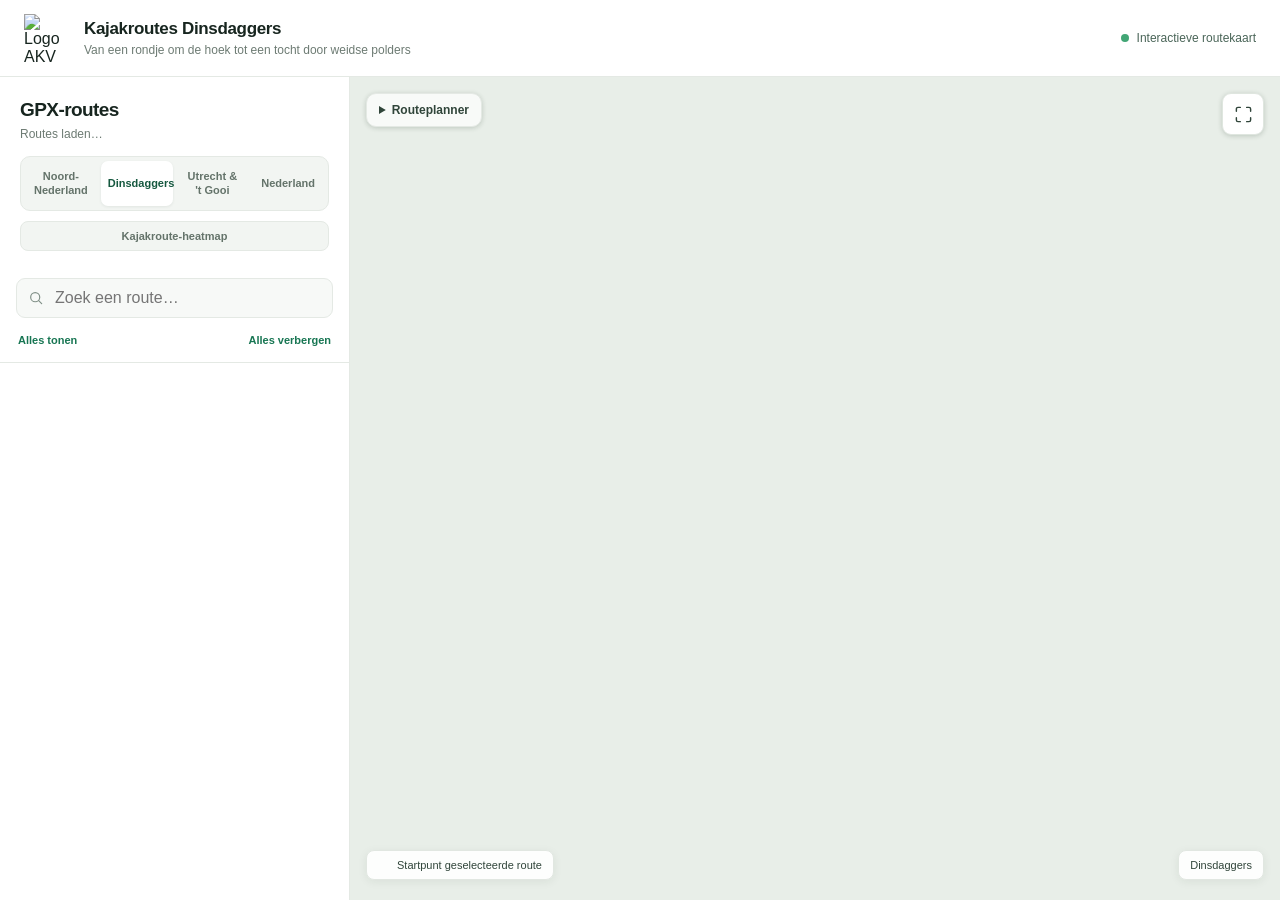
==== index.html @ db1f7a71 "Verbeter routeplanner en routegeschiedenis Co-authored-by: Copilot <223556219+Copilot@users.noreply." ====
<!doctype html>
<html lang="nl">
  <head>
    <meta charset="utf-8">
    <meta name="viewport" content="width=device-width, initial-scale=1">
    <meta name="theme-color" content="#f5f7f4">
    <title>Kajakroutes Dinsdaggers</title>
    <link
      rel="stylesheet"
      href="https://unpkg.com/leaflet@1.9.4/dist/leaflet.css"
      integrity="sha256-p4NxAoJBhIIN+hmNHrzRCf9tD/miZyoHS5obTRR9BMY="
      crossorigin=""
    >
    <link rel="stylesheet" href="styles.css">
  </head>
  <body>
    <main class="app">
      <header class="topbar">
        <div class="brand">
          <img
            class="brand-logo"
            src="https://www.akvodysseus.nl/wp-content/uploads/2021/05/cropped-WhatsApp-Image-2021-05-12-at-10.14.57.jpeg"
            alt="Logo AKV Odysseus"
            width="48"
            height="48"
          >
          <div>
            <h1>Kajakroutes Dinsdaggers</h1>
            <p class="subtitle"><a href="https://www.akvodysseus.nl/disciplines/toerkano/routes-kanotochten/">Van een rondje om de hoek tot een tocht door weidse polders</a></p>
          </div>
        </div>
        <div class="topbar-note"><span class="status-dot"></span>Interactieve routekaart</div>
      </header>

      <div class="content">
        <aside class="sidebar" aria-label="Routes">
          <button class="sheet-toggle" id="sheet-toggle" type="button" aria-expanded="false" aria-controls="sidebar-content" aria-label="Routes openen">
            <span class="sheet-toggle-content"><span class="sheet-grip" aria-hidden="true"></span><span id="sheet-toggle-label">Routes bekijken</span></span>
          </button>
          <div class="sidebar-content" id="sidebar-content">
            <div class="sidebar-heading">
              <h2>GPX-routes</h2>
              <p class="route-count" id="route-count">Routes laden…</p>
              <div class="region-switch" role="group" aria-label="Kies een routegebied">
                <button class="region-button" type="button" data-region="noord" aria-pressed="false">Noord-Nederland</button>
                <button class="region-button" type="button" data-region="dinsdaggers" aria-pressed="true">Dinsdaggers</button>
                <button class="region-button" type="button" data-region="utrecht" aria-pressed="false">Utrecht &amp; 't Gooi</button>
                <button class="region-button" type="button" data-region="kanoroutes" aria-pressed="false">Nederland</button>
              </div>
              <div class="map-mode-switch">
                <button class="map-mode-button" id="kayak-heatmap-mode" type="button" aria-pressed="false">Kajakroute-heatmap</button>
              </div>
              <div class="heatmap-controls" id="heatmap-controls" aria-label="Heatmapinstellingen" hidden>
                <label class="heatmap-control">
                  <span class="heatmap-control-heading">Intensiteit <output id="heatmap-intensity-value" for="heatmap-intensity">1.0×</output></span>
                  <input id="heatmap-intensity" type="range" min="0.5" max="2" step="0.1" value="1" aria-label="Heatmapintensiteit">
                  <small>Hoger maakt de heatmap sterker.</small>
                </label>
                <label class="heatmap-control">
                  <span class="heatmap-control-heading">Vlekbreedte <output id="heatmap-width-value" for="heatmap-width">1.0×</output></span>
                  <input id="heatmap-width" type="range" min="0.5" max="2" step="0.1" value="1" aria-label="Heatmapvlekbreedte">
                  <small>Schaalt mee met het zoomniveau.</small>
                </label>
                <label class="heatmap-control">
                  <span class="heatmap-control-heading">Kleurcontrast <output id="heatmap-color-value" for="heatmap-color">1.0×</output></span>
                  <input id="heatmap-color" type="range" min="0.5" max="1.5" step="0.1" value="1" aria-label="Heatmapkleurcontrast">
                  <small>Hoger houdt warme kleuren bij de drukste vakken.</small>
                </label>
                <p class="heatmap-summary" id="heatmap-summary"></p>
              </div>
              <p class="source-note" id="source-note"></p>
            </div>
            <label class="search-wrap">
              <svg viewBox="0 0 24 24" fill="none" aria-hidden="true">
                <circle cx="10.8" cy="10.8" r="6.8" stroke="currentColor" stroke-width="1.8"/>
                <path d="m16 16 4.5 4.5" stroke="currentColor" stroke-width="1.8" stroke-linecap="round"/>
              </svg>
              <input id="search" type="search" placeholder="Zoek een route…" autocomplete="off" aria-label="Zoek een route">
            </label>
            <div class="list-actions">
              <button class="text-button" id="show-all" type="button">Alles tonen</button>
              <button class="text-button" id="hide-all" type="button">Alles verbergen</button>
            </div>
            <div id="route-list" aria-live="polite"></div>
          </div>
        </aside>

        <section class="map-wrap" aria-label="Kaart met GPX-routes">
          <div id="map"></div>
          <details class="route-builder" id="route-builder">
            <summary>Routeplanner<span id="route-builder-mode"></span></summary>
            <div class="route-builder-body">
              <input id="route-name" type="text" value="Mijn vaarroute" maxlength="80" aria-label="Routenaam">
              <label class="route-builder-option"><input id="route-follow-water" type="checkbox" checked> Volg vaarwegen (OpenStreetMap)</label>
              <label class="route-builder-option"><input id="route-show-waterways" type="checkbox"> Toon beschikbare vaarwegen</label>
              <div class="route-waterway-coverage" id="route-waterway-coverage-info" hidden>
                <span class="route-waterway-coverage-swatch" aria-hidden="true"></span>
                <div class="route-waterway-coverage-copy">
                  <p id="route-waterway-coverage-status" role="status" aria-live="polite"></p>
                  <p>Bron: <a href="https://www.openstreetmap.org/copyright" target="_blank" rel="noreferrer">OpenStreetMap-bijdragers</a>. Niet elke lijn is per se bevaarbaar of toegestaan.</p>
                </div>
              </div>
              <p id="route-builder-status" role="status" aria-live="polite">Nog geen routepunten.</p>
              <div class="route-builder-actions">
                <button class="route-builder-button" id="route-draw-toggle" type="button" aria-pressed="false">Start tekenen</button>
                <button class="route-builder-button" id="route-download" type="button" disabled>Download GPX</button>
                <button class="route-builder-button" id="route-undo" type="button" title="Ctrl+Z" aria-keyshortcuts="Control+Z" disabled>Punt terug</button>
                <button class="route-builder-button" id="route-redo" type="button" title="Ctrl+Y" aria-keyshortcuts="Control+Y" disabled>Punt vooruit</button>
                <button class="route-builder-button" id="route-clear" type="button" disabled>Wis route</button>
                <button class="route-builder-button" id="route-edit-toggle" type="button" disabled>Traject aanpassen</button>
                <button class="route-builder-button" id="route-edit-preview" type="button" hidden disabled>Bereken omleiding</button>
                <button class="route-builder-button" id="route-edit-apply" type="button" hidden disabled>Pas wijziging toe</button>
              </div>
              <p id="route-edit-help" hidden>Klik op het bestaande traject voor begin- en eindpunt; de volgorde maakt niet uit. Plaats daarna één of meer tussenpunten op de gewenste vaarweg; de omleiding verschijnt automatisch. Begin en eind moeten op hetzelfde GPX-segment liggen.</p>
              <p>Klik op de kaart om punten toe te voegen. Met &ldquo;Volg vaarwegen&rdquo; loopt de lijn over kanalen en rivieren uit OpenStreetMap (binnen 500&nbsp;m van je klik); anders verbindt de lijn de punten rechtstreeks. Kleine sloten en meren ontbreken in die data, controleer de route dus altijd zelf.</p>
            </div>
          </details>
          <div class="map-legend"><span class="startpoint-symbol is-hidden" id="startpoint-legend-symbol" aria-hidden="true"></span><span id="startpoint-legend-label">Startpunt geselecteerde route</span></div>
          <div class="map-label" id="map-label">Dinsdaggers</div>
          <button class="fullscreen-button" id="fullscreen-button" type="button" aria-label="Kaart op volledig scherm" title="Volledig scherm">
            <svg viewBox="0 0 24 24" aria-hidden="true">
              <path d="M8 3H5a2 2 0 0 0-2 2v3m13-5h3a2 2 0 0 1 2 2v3M3 16v3a2 2 0 0 0 2 2h3m13-5v3a2 2 0 0 1-2 2h-3"/>
            </svg>
          </button>
        </section>
      </div>
    </main>

    <script src="https://unpkg.com/leaflet@1.9.4/dist/leaflet.js" integrity="sha256-20nQCchB9co0qIjJZRGuk2/Z9VM+kNiyxNV1lvTlZBo=" crossorigin=""></script>
    <script src="https://unpkg.com/leaflet.heat@0.2.0/dist/leaflet-heat.js"></script>
    <script src="routes-data.js"></script>
    <script type="module" src="src/main.js"></script>
  </body>
</html>
---- styles.css ----
:root {
        color-scheme: light;
        font-family: Inter, "Segoe UI", sans-serif;
        color: #17251f;
        background: #f5f7f4;
        font-synthesis: none;
        text-rendering: optimizeLegibility;
        --muted: #6d7b73;
        --line: #e4e9e4;
        --green: #187653;
      }

      * {
        box-sizing: border-box;
      }

      body {
        min-width: 320px;
        min-height: 100vh;
        margin: 0;
        overflow: hidden;
      }

      button,
      input {
        font: inherit;
      }

      .app {
        display: grid;
        grid-template-rows: auto minmax(0, 1fr);
        height: 100vh;
        min-height: 520px;
      }

      .topbar {
        z-index: 500;
        display: flex;
        align-items: center;
        justify-content: space-between;
        gap: 20px;
        min-height: 76px;
        padding: 14px 24px;
        background: #fff;
        border-bottom: 1px solid var(--line);
      }

      .brand {
        display: flex;
        align-items: center;
        gap: 12px;
        min-width: 0;
      }

      .brand-logo {
        display: block;
        width: 48px;
        height: 48px;
        flex: 0 0 auto;
        object-fit: contain;
      }

      h1 {
        margin: 0;
        font-size: 17px;
        font-weight: 700;
        letter-spacing: -0.02em;
      }

      .subtitle {
        margin: 4px 0 0;
        color: var(--muted);
        font-size: 12px;
      }

      .subtitle a {
        color: inherit;
        text-decoration: none;
      }

      .subtitle a:hover {
        color: var(--green);
        text-decoration: underline;
        text-underline-offset: 2px;
      }

      .subtitle a:focus-visible {
        border-radius: 2px;
        outline: 2px solid var(--green);
        outline-offset: 3px;
      }

      .topbar-note {
        display: flex;
        align-items: center;
        gap: 8px;
        color: #4a6558;
        font-size: 12px;
        white-space: nowrap;
      }

      .status-dot {
        width: 8px;
        height: 8px;
        background: #42a675;
        border-radius: 50%;
      }

      .content {
        display: grid;
        grid-template-columns: 350px minmax(0, 1fr);
        min-height: 0;
      }

      .sidebar {
        z-index: 400;
        display: flex;
        min-height: 0;
        flex-direction: column;
        background: #fff;
        border-right: 1px solid var(--line);
      }

      .sidebar-heading {
        padding: 22px 20px 17px;
      }

      .eyebrow {
        margin: 0 0 7px;
        color: var(--green);
        font-size: 10px;
        font-weight: 700;
        letter-spacing: 0.12em;
        text-transform: uppercase;
      }

      h2 {
        margin: 0;
        font-size: 19px;
        letter-spacing: -0.03em;
      }

      .route-count {
        margin: 6px 0 0;
        color: var(--muted);
        font-size: 12px;
      }

      .region-switch {
        display: flex;
        gap: 4px;
        margin-top: 15px;
        padding: 4px;
        background: #f2f5f2;
        border: 1px solid var(--line);
        border-radius: 10px;
      }

      .region-button {
        min-width: 0;
        flex: 1;
        padding: 8px 7px;
        color: #64736a;
        background: transparent;
        border: 0;
        border-radius: 7px;
        cursor: pointer;
        font-size: 11px;
        font-weight: 600;
        line-height: 1.3;
      }

      .region-button:hover {
        color: var(--green);
      }

      .region-button[aria-pressed="true"] {
        color: #15583f;
        background: #fff;
        box-shadow: 0 1px 3px #1a332014;
      }

      .map-mode-switch {
        display: flex;
        margin-top: 10px;
      }

      .map-mode-button {
        width: 100%;
        padding: 8px 10px;
        color: #64736a;
        background: #f2f5f2;
        border: 1px solid var(--line);
        border-radius: 8px;
        cursor: pointer;
        font-size: 11px;
        font-weight: 600;
      }

      .map-mode-button:hover,
      .map-mode-button[aria-pressed="true"] {
        color: #15583f;
        border-color: #b7d2c2;
        background: #f3f8f4;
      }

      .map-mode-button:disabled {
        cursor: wait;
        opacity: 0.65;
      }

      .heatmap-controls {
        display: grid;
        gap: 12px;
        margin-top: 10px;
        padding: 12px;
        background: #f8faf8;
        border: 1px solid var(--line);
        border-radius: 10px;
      }

      .heatmap-controls[hidden] {
        display: none;
      }

      .heatmap-control {
        display: grid;
        gap: 5px;
        color: #43564b;
        font-size: 11px;
        font-weight: 600;
      }

      .heatmap-control-heading {
        display: flex;
        align-items: baseline;
        justify-content: space-between;
        gap: 10px;
      }

      .heatmap-control output {
        color: var(--green);
        font-variant-numeric: tabular-nums;
      }

      .heatmap-control input {
        width: 100%;
        margin: 0;
        accent-color: var(--green);
      }

      .heatmap-control small,
      .heatmap-summary {
        color: var(--muted);
        font-size: 10px;
        font-weight: 400;
      }

      .heatmap-summary {
        margin: 0;
        line-height: 1.5;
      }

      .route-builder {
        position: absolute;
        z-index: 1100;
        top: 16px;
        left: 16px;
        background: #f8faf8;
        border: 1px solid var(--line);
        border-radius: 10px;
        box-shadow: 0 1px 5px #1a332033;
      }

      .route-builder[open] {
        width: min(320px, calc(100% - 88px));
      }

      .route-builder summary {
        padding: 9px 12px;
        color: #30453a;
        cursor: pointer;
        font-size: 12px;
        font-weight: 650;
      }

      .route-builder-body {
        display: grid;
        gap: 8px;
        max-height: calc(100dvh - 180px);
        overflow-y: auto;
        overscroll-behavior: contain;
        padding: 0 12px 12px;
      }

      .route-builder p {
        margin: 0;
        color: var(--muted);
        font-size: 10px;
        line-height: 1.45;
      }

      .route-builder input {
        width: 100%;
        min-height: 36px;
        padding: 7px 9px;
        color: #24352c;
        background: #fff;
        border: 1px solid var(--line);
        border-radius: 7px;
      }

      .route-builder input:focus {
        border-color: #7ab59b;
        outline: 2px solid #18765314;
      }

      .route-builder .route-builder-option {
        display: flex;
        align-items: center;
        gap: 7px;
        color: #43564b;
        font-size: 11px;
        font-weight: 600;
      }

      .route-builder .route-builder-option input {
        width: auto;
        min-height: 0;
        margin: 0;
        accent-color: var(--green);
      }

      .route-waterway-coverage {
        display: flex;
        align-items: flex-start;
        gap: 7px;
      }

      .route-waterway-coverage[hidden] {
        display: none;
      }

      .route-waterway-coverage-swatch {
        flex: 0 0 17px;
        margin-top: 5px;
        border-top: 3px solid #27a4c7;
      }

      .route-waterway-coverage p {
        margin: 0;
      }

      .route-waterway-coverage-copy {
        display: grid;
        gap: 4px;
      }

      .route-builder-actions {
        display: grid;
        grid-template-columns: repeat(2, minmax(0, 1fr));
        gap: 7px;
      }

      .route-builder-button {
        min-height: 34px;
        padding: 6px 8px;
        color: #15583f;
        background: #fff;
        border: 1px solid #d5e2d9;
        border-radius: 7px;
        cursor: pointer;
        font-size: 10px;
        font-weight: 650;
      }

      .route-builder-button:hover:not(:disabled) {
        background: #edf6f1;
      }

      .route-builder-button[aria-pressed="true"] {
        color: #fff;
        background: var(--green);
        border-color: var(--green);
      }

      .route-builder-button:disabled {
        cursor: not-allowed;
        opacity: 0.5;
      }

      .source-note {
        margin: 10px 0 0;
        color: var(--muted);
        font-size: 10px;
        line-height: 1.5;
      }

      .source-note a {
        color: var(--green);
      }

      .search-wrap {
        position: relative;
        margin: 0 16px 12px;
      }

      .search-wrap svg {
        position: absolute;
        top: 50%;
        left: 12px;
        width: 16px;
        height: 16px;
        color: #809087;
        transform: translateY(-50%);
        pointer-events: none;
      }

      #search {
        width: 100%;
        height: 40px;
        padding: 0 12px 0 38px;
        color: #24352c;
        background: #f7f9f7;
        border: 1px solid var(--line);
        border-radius: 9px;
        outline: none;
      }

      #search:focus {
        border-color: #7ab59b;
        box-shadow: 0 0 0 3px #18765314;
      }

      .list-actions {
        display: flex;
        justify-content: space-between;
        padding: 0 18px 12px;
        border-bottom: 1px solid var(--line);
      }

      .text-button {
        padding: 4px 0;
        color: var(--green);
        background: none;
        border: 0;
        cursor: pointer;
        font-size: 11px;
        font-weight: 600;
      }

      .text-button:hover {
        color: #0e573b;
      }

      #route-list {
        min-height: 0;
        flex: 1;
        overflow: auto;
        padding: 8px 10px 18px;
        scrollbar-color: #cbd6ce transparent;
        scrollbar-width: thin;
      }

      .group-title {
        margin: 12px 8px 5px;
        color: #849087;
        font-size: 10px;
        font-weight: 700;
        letter-spacing: 0.1em;
        text-transform: uppercase;
      }

      .route-row {
        display: flex;
        align-items: center;
        gap: 10px;
        min-height: 39px;
        padding: 5px 8px;
        border-radius: 8px;
      }

      .route-row:hover {
        background: #f6f8f6;
      }

      .route-row.selected {
        background: #edf6f1;
        box-shadow: inset 3px 0 var(--green);
      }

      .route-toggle {
        width: 15px;
        height: 15px;
        flex: 0 0 auto;
        margin: 0;
        accent-color: var(--green);
        cursor: pointer;
      }

      .route-color {
        width: 17px;
        height: 5px;
        flex: 0 0 auto;
        border-radius: 99px;
      }

      .route-name {
        min-width: 0;
        flex: 1;
        overflow: hidden;
        padding: 5px 0;
        color: #2e4036;
        background: none;
        border: 0;
        cursor: pointer;
        font-size: 12px;
        text-align: left;
        text-overflow: ellipsis;
        white-space: nowrap;
      }

      .route-name:hover {
        color: var(--green);
      }

      .route-row.selected .route-name {
        color: #15583f;
        font-weight: 700;
      }

      .empty-state {
        padding: 20px 10px;
        color: var(--muted);
        font-size: 12px;
        text-align: center;
      }

      .map-wrap {
        position: relative;
        min-width: 0;
        min-height: 0;
        background: #e8eee8;
      }

      .fullscreen-button {
        position: absolute;
        z-index: 1100;
        top: 16px;
        right: 16px;
        display: grid;
        width: 42px;
        height: 42px;
        place-items: center;
        color: #30453a;
        background: #fff;
        border: 1px solid #dfe6df;
        border-radius: 9px;
        box-shadow: 0 1px 5px #1a332033;
        cursor: pointer;
      }

      .fullscreen-button:hover {
        color: var(--green);
        background: #f7faf7;
      }

      .fullscreen-button svg {
        width: 19px;
        height: 19px;
        fill: none;
        stroke: currentColor;
        stroke-linecap: round;
        stroke-linejoin: round;
        stroke-width: 1.8;
      }

      .map-wrap.is-fullscreen {
        position: fixed;
        z-index: 2000;
        inset: 0;
      }

      .map-wrap:fullscreen {
        width: 100%;
        height: 100%;
      }

      #map {
        width: 100%;
        height: 100%;
      }

      .sheet-toggle {
        display: none;
      }

      .sidebar-content {
        display: flex;
        min-height: 0;
        flex: 1;
        flex-direction: column;
      }

      .map-label {
        position: absolute;
        z-index: 400;
        right: 16px;
        bottom: 20px;
        padding: 8px 11px;
        color: #30453a;
        background: #ffffffed;
        border: 1px solid #e1e7e1;
        border-radius: 8px;
        box-shadow: 0 2px 10px #1a332011;
        font-size: 11px;
        pointer-events: none;
      }

      .map-legend {
        position: absolute;
        z-index: 400;
        bottom: 20px;
        left: 16px;
        display: flex;
        align-items: center;
        gap: 7px;
        padding: 8px 11px;
        color: #30453a;
        background: #ffffffed;
        border: 1px solid #e1e7e1;
        border-radius: 8px;
        box-shadow: 0 2px 10px #1a332011;
        font-size: 11px;
        pointer-events: none;
      }

      .startpoint-symbol {
        width: 12px;
        height: 12px;
        background: #168a63;
        border: 2px solid #fff;
        border-radius: 50%;
        box-shadow: 0 0 0 1px #168a63;
      }

      .startpoint-symbol.is-hidden {
        visibility: hidden;
      }

      .lake-waterway-status,
      .waterway-candidate-status,
      .waterway-coverage-gap-status,
      .canoe-landings-status {
        max-width: 260px;
        padding: 6px 9px;
        line-height: 1.4;
      }

      .map-error {
        position: absolute;
        z-index: 1000;
        top: 16px;
        left: 50%;
        max-width: calc(100% - 32px);
        padding: 10px 14px;
        color: #7b2d26;
        background: #fff4f1;
        border: 1px solid #f1c8c0;
        border-radius: 9px;
        box-shadow: 0 3px 12px #23140f1a;
        font-size: 13px;
        transform: translateX(-50%);
      }

      .leaflet-popup-content-wrapper {
        border-radius: 10px;
      }

      .popup-title {
        margin: 0 0 4px;
        color: #20352a;
        font-size: 13px;
        font-weight: 700;
      }

      .popup-detail {
        margin: 0;
        color: #728078;
        font-size: 11px;
      }

      .popup-action {
        margin-top: 7px;
        padding: 7px 9px;
        color: #15583f;
        background: #edf6f1;
        border: 1px solid #d5e2d9;
        border-radius: 7px;
        cursor: pointer;
        font: inherit;
        font-size: 11px;
        font-weight: 650;
      }

      .popup-action:hover {
        background: #dfeee6;
      }

      .popup-action:focus-visible {
        outline: 2px solid #187653;
        outline-offset: 2px;
      }

      @media (max-width: 720px) {
        .app {
          grid-template-rows: auto minmax(0, 1fr);
          height: 100dvh;
          min-height: 0;
        }

        .topbar {
          min-height: 66px;
          padding: 10px 14px;
        }

        .brand-logo {
          width: 42px;
          height: 42px;
        }

        h1 {
          font-size: 15px;
        }

        .topbar-note {
          font-size: 0;
        }

        .content {
          position: relative;
          display: block;
        }

        .map-wrap {
          position: absolute;
          inset: 0;
        }

        .sidebar {
          position: absolute;
          z-index: 1200;
          right: 0;
          bottom: 0;
          left: 0;
          height: min(78dvh, 680px);
          min-height: 0;
          overflow: hidden;
          border: 1px solid var(--line);
          border-bottom: 0;
          border-radius: 18px 18px 0 0;
          box-shadow: 0 -4px 24px #17251f1c;
          transform: translateY(calc(100% - 68px));
          transition: transform 220ms ease;
          will-change: transform;
        }

        .sidebar.is-expanded {
          transform: translateY(0);
        }

        .sheet-toggle {
          display: flex;
          min-height: 68px;
          flex: 0 0 68px;
          align-items: center;
          justify-content: center;
          gap: 10px;
          padding: 8px 16px 10px;
          color: #30453a;
          background: #fff;
          border: 0;
          cursor: grab;
          touch-action: none;
        }

        .sheet-toggle:active {
          cursor: grabbing;
        }

        .sheet-toggle-content {
          display: grid;
          justify-items: center;
          gap: 5px;
          font-size: 12px;
          font-weight: 650;
        }

        .sheet-grip {
          width: 38px;
          height: 4px;
          background: #c8d2cb;
          border-radius: 99px;
        }

        .sidebar-content {
          min-height: 0;
          overflow: auto;
          overscroll-behavior: contain;
          visibility: hidden;
        }

        .sidebar.is-expanded .sidebar-content {
          visibility: visible;
        }

        .sidebar-heading {
          flex: 0 0 auto;
          padding: 12px 16px 10px;
        }

        .sidebar-heading h2 {
          font-size: 16px;
        }

        .search-wrap {
          flex: 0 0 auto;
          margin: 0 14px 10px;
        }

        .list-actions {
          flex: 0 0 auto;
        }

        #route-list {
          overflow: visible;
          min-height: auto;
          flex: 0 0 auto;
        }

        .fullscreen-button {
          top: 12px;
          right: 12px;
        }

        .route-builder {
          top: 12px;
          left: 12px;
        }

        .route-builder-body {
          max-height: calc(100dvh - 200px);
        }

        .map-label {
          right: 10px;
          bottom: 12px;
        }

        .map-legend {
          bottom: 12px;
          left: 10px;
        }
      }

      @media (prefers-reduced-motion: reduce) {
        .sidebar {
          transition: none;
        }
      }
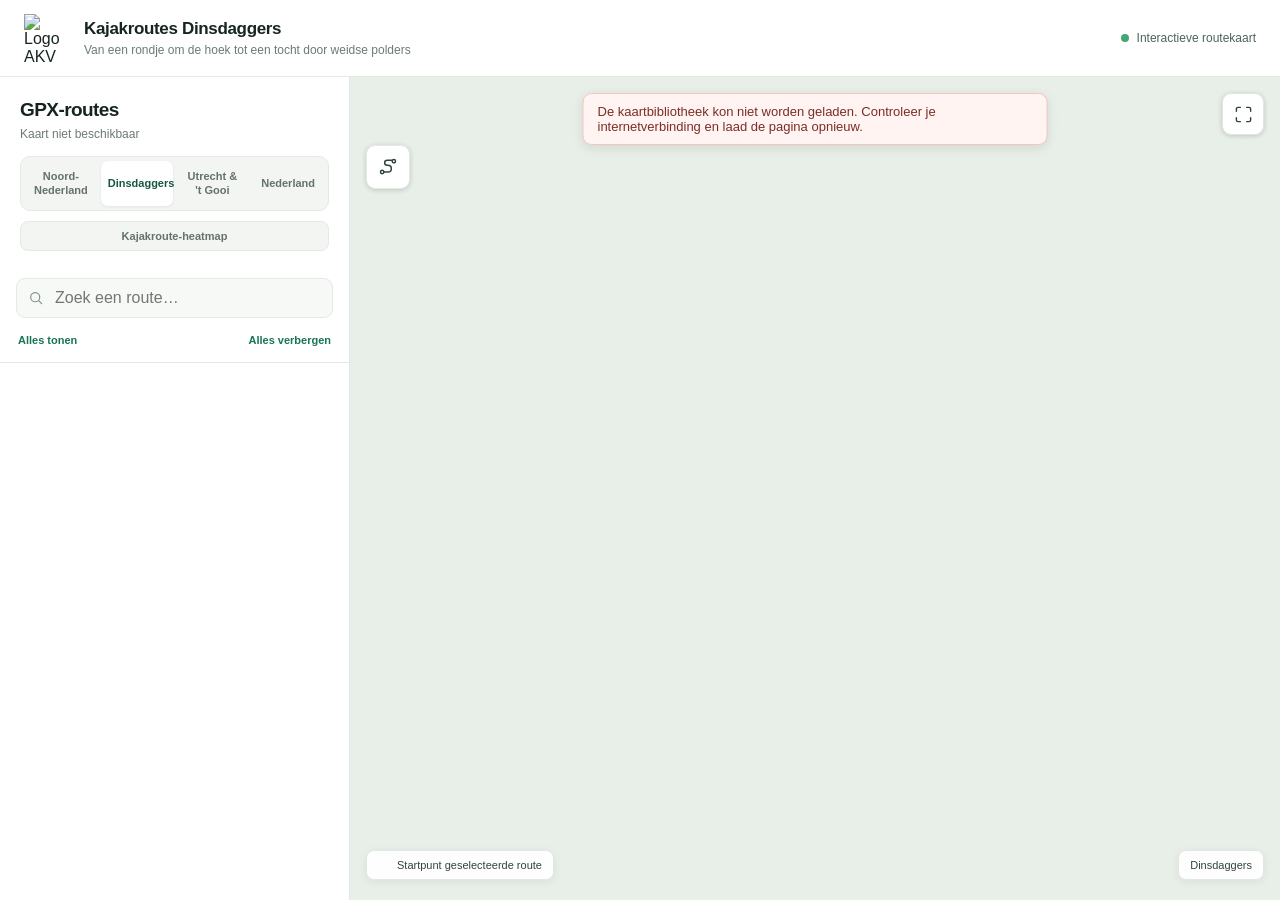
==== commit 81f42c92: "Improve route planner toolbar Co-authored-by: Copilot <223556219+Copilot@users.noreply.github.com>" ====
--- a/index.html
+++ b/index.html
@@ -88,31 +88,38 @@
         <section class="map-wrap" aria-label="Kaart met GPX-routes">
           <div id="map"></div>
           <details class="route-builder" id="route-builder">
-            <summary>Routeplanner<span id="route-builder-mode"></span></summary>
+            <summary title="Routeplanner" aria-label="Routeplanner"><svg viewBox="0 0 24 24" aria-hidden="true"><circle cx="5" cy="18" r="2"/><circle cx="19" cy="5" r="2"/><path d="M7 18h5a4 4 0 0 0 0-8h-1a3 3 0 0 1 0-6h6"/></svg><span class="sr-only" id="route-builder-mode"></span></summary>
             <div class="route-builder-body">
-              <input id="route-name" type="text" value="Mijn vaarroute" maxlength="80" aria-label="Routenaam">
-              <label class="route-builder-option"><input id="route-follow-water" type="checkbox" checked> Volg vaarwegen (OpenStreetMap)</label>
-              <label class="route-builder-option"><input id="route-show-waterways" type="checkbox"> Toon beschikbare vaarwegen</label>
-              <div class="route-waterway-coverage" id="route-waterway-coverage-info" hidden>
-                <span class="route-waterway-coverage-swatch" aria-hidden="true"></span>
-                <div class="route-waterway-coverage-copy">
-                  <p id="route-waterway-coverage-status" role="status" aria-live="polite"></p>
-                  <p>Bron: <a href="https://www.openstreetmap.org/copyright" target="_blank" rel="noreferrer">OpenStreetMap-bijdragers</a>. Niet elke lijn is per se bevaarbaar of toegestaan.</p>
+              <div class="route-builder-actions" role="group" aria-label="Routeplanner">
+                <button class="route-builder-button" id="route-draw-toggle" type="button" aria-pressed="false" aria-label="Start tekenen" title="Start tekenen"><svg viewBox="0 0 24 24" aria-hidden="true"><path d="m4 20 4-.8L20 7l-3-3L4.8 16zM14.5 6.5l3 3"/></svg></button>
+                <button class="route-builder-button" id="route-undo" type="button" aria-label="Punt terug" title="Punt terug (Ctrl+Z)" aria-keyshortcuts="Control+Z" disabled><svg viewBox="0 0 24 24" aria-hidden="true"><path d="m9 7-5 5 5 5M4 12h10a5 5 0 0 1 5 5"/></svg></button>
+                <button class="route-builder-button" id="route-redo" type="button" aria-label="Punt vooruit" title="Punt vooruit (Ctrl+Y)" aria-keyshortcuts="Control+Y" disabled><svg viewBox="0 0 24 24" aria-hidden="true"><path d="m15 7 5 5-5 5m5-5H10a5 5 0 0 0-5 5"/></svg></button>
+                <button class="route-builder-button" id="route-edit-toggle" type="button" aria-label="Traject aanpassen" title="Traject aanpassen" aria-pressed="false" disabled><svg viewBox="0 0 24 24" aria-hidden="true"><circle cx="5" cy="18" r="2"/><circle cx="19" cy="6" r="2"/><path d="M7 18h3a3 3 0 0 0 0-6H9a3 3 0 0 1 0-6h8"/></svg></button>
+                <button class="route-builder-button" id="route-edit-preview" type="button" aria-label="Bereken omleiding" title="Bereken omleiding" hidden disabled><svg viewBox="0 0 24 24" aria-hidden="true"><path d="M20 7v5h-5M4 17v-5h5M5 9a7 7 0 0 1 12-2l3 5M4 12l3 5a7 7 0 0 0 12-2"/></svg></button>
+                <button class="route-builder-button" id="route-edit-apply" type="button" aria-label="Pas wijziging toe" title="Pas wijziging toe" hidden disabled><svg viewBox="0 0 24 24" aria-hidden="true"><path d="m4 12 5 5L20 6"/></svg></button>
+                <button class="route-builder-button" id="route-clear" type="button" aria-label="Wis route" title="Wis route" disabled><svg viewBox="0 0 24 24" aria-hidden="true"><path d="M4 7h16M10 4h4M7 7l1 13h8l1-13M10 11v5m4-5v5"/></svg></button>
+                <button class="route-builder-button" id="route-download" type="button" aria-label="Download GPX" title="Download GPX" disabled><svg viewBox="0 0 24 24" aria-hidden="true"><path d="M12 3v12m-4-4 4 4 4-4M5 17v3h14v-3"/></svg></button>
+                <button class="route-builder-button" id="route-settings-toggle" type="button" aria-label="Route-instellingen" title="Route-instellingen" aria-expanded="false" aria-controls="route-settings"><svg viewBox="0 0 24 24" aria-hidden="true"><path d="M4 7h16M4 17h16M8 4v6m8 4v6"/><circle cx="8" cy="7" r="2"/><circle cx="16" cy="17" r="2"/></svg></button>
+              </div>
+              <div class="route-builder-info">
+                <div class="route-builder-status">
+                  <p id="route-builder-status" role="status" aria-live="polite">Nog geen routepunten.</p>
+                  <p id="route-edit-help" hidden>Klik op het bestaande traject voor begin- en eindpunt; de volgorde maakt niet uit. Plaats daarna één of meer tussenpunten op de gewenste vaarweg; de omleiding verschijnt automatisch. Begin en eind moeten op hetzelfde GPX-segment liggen.</p>
+                </div>
+                <div class="route-builder-settings" id="route-settings" hidden>
+                  <input id="route-name" type="text" value="Mijn vaarroute" maxlength="80" aria-label="Routenaam">
+                  <label class="route-builder-option"><input id="route-follow-water" type="checkbox" checked> Volg vaarwegen (OpenStreetMap)</label>
+                  <label class="route-builder-option"><input id="route-show-waterways" type="checkbox"> Toon beschikbare vaarwegen</label>
+                  <div class="route-waterway-coverage" id="route-waterway-coverage-info" hidden>
+                    <span class="route-waterway-coverage-swatch" aria-hidden="true"></span>
+                    <div class="route-waterway-coverage-copy">
+                      <p id="route-waterway-coverage-status" role="status" aria-live="polite"></p>
+                      <p>Bron: <a href="https://www.openstreetmap.org/copyright" target="_blank" rel="noreferrer">OpenStreetMap-bijdragers</a>. Niet elke lijn is per se bevaarbaar of toegestaan.</p>
+                    </div>
+                  </div>
+                  <p>Klik op de kaart om punten toe te voegen. Met &ldquo;Volg vaarwegen&rdquo; loopt de lijn over kanalen en rivieren uit OpenStreetMap (binnen 500&nbsp;m van je klik); anders verbindt de lijn de punten rechtstreeks. Kleine sloten en meren ontbreken in die data, controleer de route dus altijd zelf.</p>
                 </div>
               </div>
-              <p id="route-builder-status" role="status" aria-live="polite">Nog geen routepunten.</p>
-              <div class="route-builder-actions">
-                <button class="route-builder-button" id="route-draw-toggle" type="button" aria-pressed="false">Start tekenen</button>
-                <button class="route-builder-button" id="route-download" type="button" disabled>Download GPX</button>
-                <button class="route-builder-button" id="route-undo" type="button" title="Ctrl+Z" aria-keyshortcuts="Control+Z" disabled>Punt terug</button>
-                <button class="route-builder-button" id="route-redo" type="button" title="Ctrl+Y" aria-keyshortcuts="Control+Y" disabled>Punt vooruit</button>
-                <button class="route-builder-button" id="route-clear" type="button" disabled>Wis route</button>
-                <button class="route-builder-button" id="route-edit-toggle" type="button" disabled>Traject aanpassen</button>
-                <button class="route-builder-button" id="route-edit-preview" type="button" hidden disabled>Bereken omleiding</button>
-                <button class="route-builder-button" id="route-edit-apply" type="button" hidden disabled>Pas wijziging toe</button>
-              </div>
-              <p id="route-edit-help" hidden>Klik op het bestaande traject voor begin- en eindpunt; de volgorde maakt niet uit. Plaats daarna één of meer tussenpunten op de gewenste vaarweg; de omleiding verschijnt automatisch. Begin en eind moeten op hetzelfde GPX-segment liggen.</p>
-              <p>Klik op de kaart om punten toe te voegen. Met &ldquo;Volg vaarwegen&rdquo; loopt de lijn over kanalen en rivieren uit OpenStreetMap (binnen 500&nbsp;m van je klik); anders verbindt de lijn de punten rechtstreeks. Kleine sloten en meren ontbreken in die data, controleer de route dus altijd zelf.</p>
             </div>
           </details>
           <div class="map-legend"><span class="startpoint-symbol is-hidden" id="startpoint-legend-symbol" aria-hidden="true"></span><span id="startpoint-legend-label">Startpunt geselecteerde route</span></div>
--- a/styles.css
+++ b/styles.css
@@ -264,33 +264,79 @@
       .route-builder {
         position: absolute;
         z-index: 1100;
-        top: 16px;
+        top: 68px;
         left: 16px;
-        background: #f8faf8;
+        background: #fff;
         border: 1px solid var(--line);
-        border-radius: 10px;
+        border-radius: 9px;
         box-shadow: 0 1px 5px #1a332033;
       }
 
-      .route-builder[open] {
-        width: min(320px, calc(100% - 88px));
-      }
-
       .route-builder summary {
-        padding: 9px 12px;
+        display: grid;
+        width: 42px;
+        height: 42px;
+        place-items: center;
         color: #30453a;
         cursor: pointer;
-        font-size: 12px;
-        font-weight: 650;
-      }
-
-      .route-builder-body {
+        list-style: none;
+      }
+
+      .route-builder summary::-webkit-details-marker {
+        display: none;
+      }
+
+      .route-builder summary svg,
+      .route-builder-button svg {
+        width: 20px;
+        height: 20px;
+        fill: none;
+        stroke: currentColor;
+        stroke-linecap: round;
+        stroke-linejoin: round;
+        stroke-width: 1.8;
+      }
+
+      .route-builder summary:hover,
+      .route-builder[open] summary,
+      .route-builder.is-active summary {
+        color: var(--green);
+        background: #edf6f1;
+        border-radius: 8px;
+      }
+
+      .route-builder-info {
+        position: absolute;
+        top: 0;
+        left: 52px;
+        width: min(270px, calc(100vw - 130px));
+        padding: 10px 12px;
+        background: #fff;
+        border: 1px solid var(--line);
+        border-radius: 9px;
+        box-shadow: 0 1px 5px #1a332033;
+        max-height: calc(100dvh - 230px);
+        overflow-y: auto;
+        overscroll-behavior: contain;
+      }
+
+      .route-builder-settings {
         display: grid;
         gap: 8px;
-        max-height: calc(100dvh - 180px);
-        overflow-y: auto;
-        overscroll-behavior: contain;
-        padding: 0 12px 12px;
+        margin-top: 10px;
+      }
+
+      .route-builder-settings[hidden] {
+        display: none;
+      }
+
+      .sr-only {
+        position: absolute;
+        width: 1px;
+        height: 1px;
+        overflow: hidden;
+        clip-path: inset(50%);
+        white-space: nowrap;
       }
 
       .route-builder p {
@@ -357,21 +403,31 @@
       }
 
       .route-builder-actions {
+        display: flex;
+        flex-direction: column;
+        gap: 2px;
+        max-height: calc(100dvh - 230px);
+        overflow-y: auto;
+        overscroll-behavior: contain;
+        padding: 2px;
+      }
+
+      .route-builder-button {
         display: grid;
-        grid-template-columns: repeat(2, minmax(0, 1fr));
-        gap: 7px;
-      }
-
-      .route-builder-button {
-        min-height: 34px;
-        padding: 6px 8px;
+        width: 38px;
+        height: 38px;
+        flex: 0 0 38px;
+        place-items: center;
+        padding: 0;
         color: #15583f;
         background: #fff;
-        border: 1px solid #d5e2d9;
+        border: 0;
         border-radius: 7px;
         cursor: pointer;
-        font-size: 10px;
-        font-weight: 650;
+      }
+
+      .route-builder-button[hidden] {
+        display: none;
       }
 
       .route-builder-button:hover:not(:disabled) {
@@ -382,6 +438,16 @@
         color: #fff;
         background: var(--green);
         border-color: var(--green);
+      }
+
+      .route-builder-button[aria-expanded="true"] {
+        background: #edf6f1;
+      }
+
+      .route-builder summary:focus-visible,
+      .route-builder-button:focus-visible {
+        outline: 2px solid var(--green);
+        outline-offset: -2px;
       }
 
       .route-builder-button:disabled {
@@ -541,6 +607,10 @@
         min-width: 0;
         min-height: 0;
         background: #e8eee8;
+      }
+
+      .map-wrap .leaflet-top.leaflet-left {
+        z-index: 1101;
       }
 
       .fullscreen-button {
@@ -844,12 +914,56 @@
         }
 
         .route-builder {
-          top: 12px;
+          top: 64px;
           left: 12px;
+          max-width: calc(100% - 24px);
+        }
+
+        .route-builder[open] {
+          display: flex;
+        }
+
+        .route-builder summary {
+          flex: 0 0 44px;
+          width: 44px;
+          height: 44px;
         }
 
         .route-builder-body {
-          max-height: calc(100dvh - 200px);
+          min-width: 0;
+        }
+
+        .route-builder-actions {
+          max-width: 100%;
+          max-height: none;
+          flex-direction: row;
+          gap: 0;
+          padding: 0;
+          overflow-x: auto;
+          overflow-y: hidden;
+          overscroll-behavior-x: contain;
+          scrollbar-width: thin;
+        }
+
+        .route-builder-button {
+          width: 34px;
+          height: 44px;
+          flex-basis: 34px;
+        }
+
+        .route-builder.is-editing #route-draw-toggle,
+        .route-builder.is-editing #route-undo,
+        .route-builder.is-editing #route-redo,
+        .route-builder.is-editing #route-clear,
+        .route-builder.is-editing #route-download {
+          display: none;
+        }
+
+        .route-builder-info {
+          left: 0;
+          top: 52px;
+          width: min(270px, calc(100vw - 24px));
+          max-height: calc(100dvh - 270px);
         }
 
         .map-label {
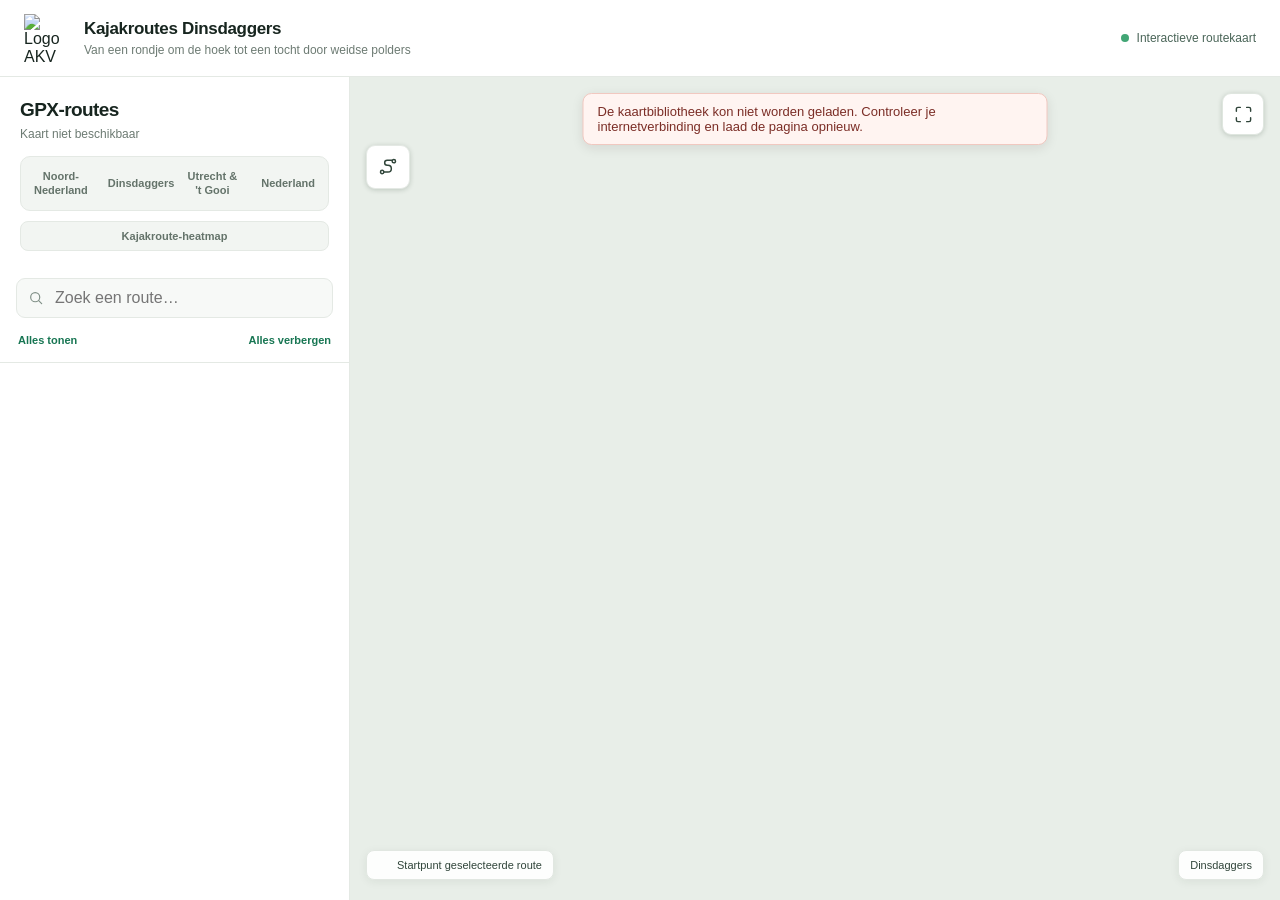
==== commit 186e7598: "Add MapLibre route interaction parity Co-authored-by: Copilot <223556219+Copilot@users.noreply.githu" ====
--- a/index.html
+++ b/index.html
@@ -11,7 +11,7 @@
       integrity="sha256-p4NxAoJBhIIN+hmNHrzRCf9tD/miZyoHS5obTRR9BMY="
       crossorigin=""
     >
-    <link rel="stylesheet" href="styles.css">
+    <link rel="stylesheet" href="shared/styles.css">
   </head>
   <body>
     <main class="app">
@@ -41,12 +41,7 @@
             <div class="sidebar-heading">
               <h2>GPX-routes</h2>
               <p class="route-count" id="route-count">Routes laden…</p>
-              <div class="region-switch" role="group" aria-label="Kies een routegebied">
-                <button class="region-button" type="button" data-region="noord" aria-pressed="false">Noord-Nederland</button>
-                <button class="region-button" type="button" data-region="dinsdaggers" aria-pressed="true">Dinsdaggers</button>
-                <button class="region-button" type="button" data-region="utrecht" aria-pressed="false">Utrecht &amp; 't Gooi</button>
-                <button class="region-button" type="button" data-region="kanoroutes" aria-pressed="false">Nederland</button>
-              </div>
+              <div class="region-switch" id="region-switch" role="group" aria-label="Kies een routegebied"></div>
               <div class="map-mode-switch">
                 <button class="map-mode-button" id="kayak-heatmap-mode" type="button" aria-pressed="false">Kajakroute-heatmap</button>
               </div>
@@ -135,7 +130,6 @@
 
     <script src="https://unpkg.com/leaflet@1.9.4/dist/leaflet.js" integrity="sha256-20nQCchB9co0qIjJZRGuk2/Z9VM+kNiyxNV1lvTlZBo=" crossorigin=""></script>
     <script src="https://unpkg.com/leaflet.heat@0.2.0/dist/leaflet-heat.js"></script>
-    <script src="routes-data.js"></script>
     <script type="module" src="src/main.js"></script>
   </body>
 </html>
--- a/shared/styles.css
+++ b/shared/styles.css
@@ -0,0 +1,1009 @@
+      :root {
+        color-scheme: light;
+        font-family: Inter, "Segoe UI", sans-serif;
+        color: #17251f;
+        background: #f5f7f4;
+        font-synthesis: none;
+        text-rendering: optimizeLegibility;
+        --muted: #6d7b73;
+        --line: #e4e9e4;
+        --green: #187653;
+      }
+
+      * {
+        box-sizing: border-box;
+      }
+
+      body {
+        min-width: 320px;
+        min-height: 100vh;
+        margin: 0;
+        overflow: hidden;
+      }
+
+      button,
+      input {
+        font: inherit;
+      }
+
+      .app {
+        display: grid;
+        grid-template-rows: auto minmax(0, 1fr);
+        height: 100vh;
+        min-height: 520px;
+      }
+
+      .topbar {
+        z-index: 500;
+        display: flex;
+        align-items: center;
+        justify-content: space-between;
+        gap: 20px;
+        min-height: 76px;
+        padding: 14px 24px;
+        background: #fff;
+        border-bottom: 1px solid var(--line);
+      }
+
+      .brand {
+        display: flex;
+        align-items: center;
+        gap: 12px;
+        min-width: 0;
+      }
+
+      .brand-logo {
+        display: block;
+        width: 48px;
+        height: 48px;
+        flex: 0 0 auto;
+        object-fit: contain;
+      }
+
+      h1 {
+        margin: 0;
+        font-size: 17px;
+        font-weight: 700;
+        letter-spacing: -0.02em;
+      }
+
+      .subtitle {
+        margin: 4px 0 0;
+        color: var(--muted);
+        font-size: 12px;
+      }
+
+      .subtitle a {
+        color: inherit;
+        text-decoration: none;
+      }
+
+      .subtitle a:hover {
+        color: var(--green);
+        text-decoration: underline;
+        text-underline-offset: 2px;
+      }
+
+      .subtitle a:focus-visible {
+        border-radius: 2px;
+        outline: 2px solid var(--green);
+        outline-offset: 3px;
+      }
+
+      .topbar-note {
+        display: flex;
+        align-items: center;
+        gap: 8px;
+        color: #4a6558;
+        font-size: 12px;
+        white-space: nowrap;
+      }
+
+      .status-dot {
+        width: 8px;
+        height: 8px;
+        background: #42a675;
+        border-radius: 50%;
+      }
+
+      .content {
+        display: grid;
+        grid-template-columns: 350px minmax(0, 1fr);
+        min-height: 0;
+      }
+
+      .sidebar {
+        z-index: 400;
+        display: flex;
+        min-height: 0;
+        flex-direction: column;
+        background: #fff;
+        border-right: 1px solid var(--line);
+      }
+
+      .sidebar-heading {
+        padding: 22px 20px 17px;
+      }
+
+      .eyebrow {
+        margin: 0 0 7px;
+        color: var(--green);
+        font-size: 10px;
+        font-weight: 700;
+        letter-spacing: 0.12em;
+        text-transform: uppercase;
+      }
+
+      h2 {
+        margin: 0;
+        font-size: 19px;
+        letter-spacing: -0.03em;
+      }
+
+      .route-count {
+        margin: 6px 0 0;
+        color: var(--muted);
+        font-size: 12px;
+      }
+
+      .region-switch {
+        display: flex;
+        gap: 4px;
+        margin-top: 15px;
+        padding: 4px;
+        background: #f2f5f2;
+        border: 1px solid var(--line);
+        border-radius: 10px;
+      }
+
+      .region-button {
+        min-width: 0;
+        flex: 1;
+        padding: 8px 7px;
+        color: #64736a;
+        background: transparent;
+        border: 0;
+        border-radius: 7px;
+        cursor: pointer;
+        font-size: 11px;
+        font-weight: 600;
+        line-height: 1.3;
+      }
+
+      .region-button:hover {
+        color: var(--green);
+      }
+
+      .region-button:disabled {
+        cursor: wait;
+        opacity: 0.6;
+      }
+
+      .region-button[aria-pressed="true"] {
+        color: #15583f;
+        background: #fff;
+        box-shadow: 0 1px 3px #1a332014;
+      }
+
+      .map-mode-switch {
+        display: flex;
+        margin-top: 10px;
+      }
+
+      .map-mode-button {
+        width: 100%;
+        padding: 8px 10px;
+        color: #64736a;
+        background: #f2f5f2;
+        border: 1px solid var(--line);
+        border-radius: 8px;
+        cursor: pointer;
+        font-size: 11px;
+        font-weight: 600;
+      }
+
+      .map-mode-button:hover,
+      .map-mode-button[aria-pressed="true"] {
+        color: #15583f;
+        border-color: #b7d2c2;
+        background: #f3f8f4;
+      }
+
+      .map-mode-button:disabled {
+        cursor: wait;
+        opacity: 0.65;
+      }
+
+      .heatmap-controls {
+        display: grid;
+        gap: 12px;
+        margin-top: 10px;
+        padding: 12px;
+        background: #f8faf8;
+        border: 1px solid var(--line);
+        border-radius: 10px;
+      }
+
+      .heatmap-controls[hidden] {
+        display: none;
+      }
+
+      .heatmap-control {
+        display: grid;
+        gap: 5px;
+        color: #43564b;
+        font-size: 11px;
+        font-weight: 600;
+      }
+
+      .heatmap-control-heading {
+        display: flex;
+        align-items: baseline;
+        justify-content: space-between;
+        gap: 10px;
+      }
+
+      .heatmap-control output {
+        color: var(--green);
+        font-variant-numeric: tabular-nums;
+      }
+
+      .heatmap-control input {
+        width: 100%;
+        margin: 0;
+        accent-color: var(--green);
+      }
+
+      .heatmap-control small,
+      .heatmap-summary {
+        color: var(--muted);
+        font-size: 10px;
+        font-weight: 400;
+      }
+
+      .heatmap-summary {
+        margin: 0;
+        line-height: 1.5;
+      }
+
+      .route-builder {
+        position: absolute;
+        z-index: 1100;
+        top: 68px;
+        left: 16px;
+        background: #fff;
+        border: 1px solid var(--line);
+        border-radius: 9px;
+        box-shadow: 0 1px 5px #1a332033;
+      }
+
+      .route-builder summary {
+        display: grid;
+        width: 42px;
+        height: 42px;
+        place-items: center;
+        color: #30453a;
+        cursor: pointer;
+        list-style: none;
+      }
+
+      .route-builder summary::-webkit-details-marker {
+        display: none;
+      }
+
+      .route-builder summary svg,
+      .route-builder-button svg {
+        width: 20px;
+        height: 20px;
+        fill: none;
+        stroke: currentColor;
+        stroke-linecap: round;
+        stroke-linejoin: round;
+        stroke-width: 1.8;
+      }
+
+      .route-builder summary:hover,
+      .route-builder[open] summary,
+      .route-builder.is-active summary {
+        color: var(--green);
+        background: #edf6f1;
+        border-radius: 8px;
+      }
+
+      .route-builder-info {
+        position: absolute;
+        top: 0;
+        left: 52px;
+        width: min(270px, calc(100vw - 130px));
+        padding: 10px 12px;
+        background: #fff;
+        border: 1px solid var(--line);
+        border-radius: 9px;
+        box-shadow: 0 1px 5px #1a332033;
+        max-height: calc(100dvh - 230px);
+        overflow-y: auto;
+        overscroll-behavior: contain;
+      }
+
+      .route-builder-settings {
+        display: grid;
+        gap: 8px;
+        margin-top: 10px;
+      }
+
+      .route-builder-settings[hidden] {
+        display: none;
+      }
+
+      .sr-only {
+        position: absolute;
+        width: 1px;
+        height: 1px;
+        overflow: hidden;
+        clip-path: inset(50%);
+        white-space: nowrap;
+      }
+
+      .route-builder p {
+        margin: 0;
+        color: var(--muted);
+        font-size: 10px;
+        line-height: 1.45;
+      }
+
+      .route-builder input {
+        width: 100%;
+        min-height: 36px;
+        padding: 7px 9px;
+        color: #24352c;
+        background: #fff;
+        border: 1px solid var(--line);
+        border-radius: 7px;
+      }
+
+      .route-builder input:focus {
+        border-color: #7ab59b;
+        outline: 2px solid #18765314;
+      }
+
+      .route-builder .route-builder-option {
+        display: flex;
+        align-items: center;
+        gap: 7px;
+        color: #43564b;
+        font-size: 11px;
+        font-weight: 600;
+      }
+
+      .route-builder .route-builder-option input {
+        width: auto;
+        min-height: 0;
+        margin: 0;
+        accent-color: var(--green);
+      }
+
+      .route-waterway-coverage {
+        display: flex;
+        align-items: flex-start;
+        gap: 7px;
+      }
+
+      .route-waterway-coverage[hidden] {
+        display: none;
+      }
+
+      .route-waterway-coverage-swatch {
+        flex: 0 0 17px;
+        margin-top: 5px;
+        border-top: 3px solid #27a4c7;
+      }
+
+      .route-waterway-coverage p {
+        margin: 0;
+      }
+
+      .route-waterway-coverage-copy {
+        display: grid;
+        gap: 4px;
+      }
+
+      .route-builder-actions {
+        display: flex;
+        flex-direction: column;
+        gap: 2px;
+        max-height: calc(100dvh - 230px);
+        overflow-y: auto;
+        overscroll-behavior: contain;
+        padding: 2px;
+      }
+
+      .route-builder-button {
+        display: grid;
+        width: 38px;
+        height: 38px;
+        flex: 0 0 38px;
+        place-items: center;
+        padding: 0;
+        color: #15583f;
+        background: #fff;
+        border: 0;
+        border-radius: 7px;
+        cursor: pointer;
+      }
+
+      .route-builder-button[hidden] {
+        display: none;
+      }
+
+      .route-builder-button:hover:not(:disabled) {
+        background: #edf6f1;
+      }
+
+      .route-builder-button[aria-pressed="true"] {
+        color: #fff;
+        background: var(--green);
+        border-color: var(--green);
+      }
+
+      .route-builder-button[aria-expanded="true"] {
+        background: #edf6f1;
+      }
+
+      .route-builder summary:focus-visible,
+      .route-builder-button:focus-visible {
+        outline: 2px solid var(--green);
+        outline-offset: -2px;
+      }
+
+      .route-builder-button:disabled {
+        cursor: not-allowed;
+        opacity: 0.5;
+      }
+
+      .source-note {
+        margin: 10px 0 0;
+        color: var(--muted);
+        font-size: 10px;
+        line-height: 1.5;
+      }
+
+      .source-note a {
+        color: var(--green);
+      }
+
+      .search-wrap {
+        position: relative;
+        margin: 0 16px 12px;
+      }
+
+      .search-wrap svg {
+        position: absolute;
+        top: 50%;
+        left: 12px;
+        width: 16px;
+        height: 16px;
+        color: #809087;
+        transform: translateY(-50%);
+        pointer-events: none;
+      }
+
+      #search {
+        width: 100%;
+        height: 40px;
+        padding: 0 12px 0 38px;
+        color: #24352c;
+        background: #f7f9f7;
+        border: 1px solid var(--line);
+        border-radius: 9px;
+        outline: none;
+      }
+
+      #search:focus {
+        border-color: #7ab59b;
+        box-shadow: 0 0 0 3px #18765314;
+      }
+
+      .list-actions {
+        display: flex;
+        justify-content: space-between;
+        padding: 0 18px 12px;
+        border-bottom: 1px solid var(--line);
+      }
+
+      .text-button {
+        padding: 4px 0;
+        color: var(--green);
+        background: none;
+        border: 0;
+        cursor: pointer;
+        font-size: 11px;
+        font-weight: 600;
+      }
+
+      .text-button:hover {
+        color: #0e573b;
+      }
+
+      #route-list {
+        min-height: 0;
+        flex: 1;
+        overflow: auto;
+        padding: 8px 10px 18px;
+        scrollbar-color: #cbd6ce transparent;
+        scrollbar-width: thin;
+      }
+
+      .group-title {
+        margin: 12px 8px 5px;
+        color: #849087;
+        font-size: 10px;
+        font-weight: 700;
+        letter-spacing: 0.1em;
+        text-transform: uppercase;
+      }
+
+      .route-row {
+        display: flex;
+        align-items: center;
+        gap: 10px;
+        min-height: 39px;
+        padding: 5px 8px;
+        border-radius: 8px;
+      }
+
+      .route-row:hover {
+        background: #f6f8f6;
+      }
+
+      .route-row.selected {
+        background: #edf6f1;
+        box-shadow: inset 3px 0 var(--green);
+      }
+
+      .route-toggle {
+        width: 15px;
+        height: 15px;
+        flex: 0 0 auto;
+        margin: 0;
+        accent-color: var(--green);
+        cursor: pointer;
+      }
+
+      .route-color {
+        width: 17px;
+        height: 5px;
+        flex: 0 0 auto;
+        border-radius: 99px;
+      }
+
+      .route-name {
+        min-width: 0;
+        flex: 1;
+        overflow: hidden;
+        padding: 5px 0;
+        color: #2e4036;
+        background: none;
+        border: 0;
+        cursor: pointer;
+        font-size: 12px;
+        text-align: left;
+        text-overflow: ellipsis;
+        white-space: nowrap;
+      }
+
+      .route-name:hover {
+        color: var(--green);
+      }
+
+      .route-row.selected .route-name {
+        color: #15583f;
+        font-weight: 700;
+      }
+
+      .empty-state {
+        padding: 20px 10px;
+        color: var(--muted);
+        font-size: 12px;
+        text-align: center;
+      }
+
+      .map-wrap {
+        position: relative;
+        min-width: 0;
+        min-height: 0;
+        background: #e8eee8;
+      }
+
+      .map-wrap .leaflet-top.leaflet-left {
+        z-index: 1101;
+      }
+
+      .fullscreen-button {
+        position: absolute;
+        z-index: 1100;
+        top: 16px;
+        right: 16px;
+        display: grid;
+        width: 42px;
+        height: 42px;
+        place-items: center;
+        color: #30453a;
+        background: #fff;
+        border: 1px solid #dfe6df;
+        border-radius: 9px;
+        box-shadow: 0 1px 5px #1a332033;
+        cursor: pointer;
+      }
+
+      .fullscreen-button:hover {
+        color: var(--green);
+        background: #f7faf7;
+      }
+
+      .fullscreen-button svg {
+        width: 19px;
+        height: 19px;
+        fill: none;
+        stroke: currentColor;
+        stroke-linecap: round;
+        stroke-linejoin: round;
+        stroke-width: 1.8;
+      }
+
+      .map-wrap.is-fullscreen {
+        position: fixed;
+        z-index: 2000;
+        inset: 0;
+      }
+
+      .map-wrap:fullscreen {
+        width: 100%;
+        height: 100%;
+      }
+
+      #map {
+        width: 100%;
+        height: 100%;
+      }
+
+      .sheet-toggle {
+        display: none;
+      }
+
+      .sidebar-content {
+        display: flex;
+        min-height: 0;
+        flex: 1;
+        flex-direction: column;
+      }
+
+      .map-label {
+        position: absolute;
+        z-index: 400;
+        right: 16px;
+        bottom: 20px;
+        padding: 8px 11px;
+        color: #30453a;
+        background: #ffffffed;
+        border: 1px solid #e1e7e1;
+        border-radius: 8px;
+        box-shadow: 0 2px 10px #1a332011;
+        font-size: 11px;
+        pointer-events: none;
+      }
+
+      .maplibre-map-label {
+        top: 16px;
+        right: auto;
+        bottom: auto;
+        left: 16px;
+      }
+
+      .map-legend {
+        position: absolute;
+        z-index: 400;
+        bottom: 20px;
+        left: 16px;
+        display: flex;
+        align-items: center;
+        gap: 7px;
+        padding: 8px 11px;
+        color: #30453a;
+        background: #ffffffed;
+        border: 1px solid #e1e7e1;
+        border-radius: 8px;
+        box-shadow: 0 2px 10px #1a332011;
+        font-size: 11px;
+        pointer-events: none;
+      }
+
+      .startpoint-symbol {
+        width: 12px;
+        height: 12px;
+        background: #168a63;
+        border: 2px solid #fff;
+        border-radius: 50%;
+        box-shadow: 0 0 0 1px #168a63;
+      }
+
+      .startpoint-symbol.is-hidden {
+        visibility: hidden;
+      }
+
+      .lake-waterway-status,
+      .waterway-candidate-status,
+      .waterway-coverage-gap-status,
+      .canoe-landings-status,
+      .previous-canoe-landings-status {
+        max-width: 260px;
+        padding: 6px 9px;
+        line-height: 1.4;
+      }
+
+      .map-error {
+        position: absolute;
+        z-index: 1000;
+        top: 16px;
+        left: 50%;
+        max-width: calc(100% - 32px);
+        padding: 10px 14px;
+        color: #7b2d26;
+        background: #fff4f1;
+        border: 1px solid #f1c8c0;
+        border-radius: 9px;
+        box-shadow: 0 3px 12px #23140f1a;
+        font-size: 13px;
+        transform: translateX(-50%);
+      }
+
+      .leaflet-popup-content-wrapper {
+        border-radius: 10px;
+      }
+
+      .maplibre-route-popup .maplibregl-popup-content {
+        padding: 10px 12px;
+        border-radius: 10px;
+        box-shadow: 0 2px 12px #23140f24;
+      }
+
+      .maplibre-route-popup .maplibregl-popup-close-button {
+        padding: 1px 5px;
+        color: #728078;
+        font-size: 17px;
+      }
+
+      .popup-title {
+        margin: 0 0 4px;
+        color: #20352a;
+        font-size: 13px;
+        font-weight: 700;
+      }
+
+      .popup-detail {
+        margin: 0;
+        color: #728078;
+        font-size: 11px;
+      }
+
+      .popup-action {
+        margin-top: 7px;
+        padding: 7px 9px;
+        color: #15583f;
+        background: #edf6f1;
+        border: 1px solid #d5e2d9;
+        border-radius: 7px;
+        cursor: pointer;
+        font: inherit;
+        font-size: 11px;
+        font-weight: 650;
+      }
+
+      .popup-action:hover {
+        background: #dfeee6;
+      }
+
+      .popup-action:focus-visible {
+        outline: 2px solid #187653;
+        outline-offset: 2px;
+      }
+
+      @media (max-width: 720px) {
+        .app {
+          grid-template-rows: auto minmax(0, 1fr);
+          height: 100dvh;
+          min-height: 0;
+        }
+
+        .topbar {
+          min-height: 66px;
+          padding: 10px 14px;
+        }
+
+        .brand-logo {
+          width: 42px;
+          height: 42px;
+        }
+
+        h1 {
+          font-size: 15px;
+        }
+
+        .topbar-note {
+          font-size: 0;
+        }
+
+        .content {
+          position: relative;
+          display: block;
+        }
+
+        .map-wrap {
+          position: absolute;
+          inset: 0;
+        }
+
+        .sidebar {
+          position: absolute;
+          z-index: 1200;
+          right: 0;
+          bottom: 0;
+          left: 0;
+          height: min(78dvh, 680px);
+          min-height: 0;
+          overflow: hidden;
+          border: 1px solid var(--line);
+          border-bottom: 0;
+          border-radius: 18px 18px 0 0;
+          box-shadow: 0 -4px 24px #17251f1c;
+          transform: translateY(calc(100% - 68px));
+          transition: transform 220ms ease;
+          will-change: transform;
+        }
+
+        .sidebar.is-expanded {
+          transform: translateY(0);
+        }
+
+        .sheet-toggle {
+          display: flex;
+          min-height: 68px;
+          flex: 0 0 68px;
+          align-items: center;
+          justify-content: center;
+          gap: 10px;
+          padding: 8px 16px 10px;
+          color: #30453a;
+          background: #fff;
+          border: 0;
+          cursor: grab;
+          touch-action: none;
+        }
+
+        .sheet-toggle:active {
+          cursor: grabbing;
+        }
+
+        .sheet-toggle-content {
+          display: grid;
+          justify-items: center;
+          gap: 5px;
+          font-size: 12px;
+          font-weight: 650;
+        }
+
+        .sheet-grip {
+          width: 38px;
+          height: 4px;
+          background: #c8d2cb;
+          border-radius: 99px;
+        }
+
+        .sidebar-content {
+          min-height: 0;
+          overflow: auto;
+          overscroll-behavior: contain;
+          visibility: hidden;
+        }
+
+        .sidebar.is-expanded .sidebar-content {
+          visibility: visible;
+        }
+
+        .sidebar-heading {
+          flex: 0 0 auto;
+          padding: 12px 16px 10px;
+        }
+
+        .sidebar-heading h2 {
+          font-size: 16px;
+        }
+
+        .search-wrap {
+          flex: 0 0 auto;
+          margin: 0 14px 10px;
+        }
+
+        .list-actions {
+          flex: 0 0 auto;
+        }
+
+        #route-list {
+          overflow: visible;
+          min-height: auto;
+          flex: 0 0 auto;
+        }
+
+        .fullscreen-button {
+          top: 12px;
+          right: 12px;
+        }
+
+        .route-builder {
+          top: 64px;
+          left: 12px;
+          max-width: calc(100% - 24px);
+        }
+
+        .route-builder[open] {
+          display: flex;
+        }
+
+        .route-builder summary {
+          flex: 0 0 44px;
+          width: 44px;
+          height: 44px;
+        }
+
+        .route-builder-body {
+          min-width: 0;
+        }
+
+        .route-builder-actions {
+          max-width: 100%;
+          max-height: none;
+          flex-direction: row;
+          gap: 0;
+          padding: 0;
+          overflow-x: auto;
+          overflow-y: hidden;
+          overscroll-behavior-x: contain;
+          scrollbar-width: thin;
+        }
+
+        .route-builder-button {
+          width: 34px;
+          height: 44px;
+          flex-basis: 34px;
+        }
+
+        .route-builder.is-editing #route-draw-toggle,
+        .route-builder.is-editing #route-undo,
+        .route-builder.is-editing #route-redo,
+        .route-builder.is-editing #route-clear,
+        .route-builder.is-editing #route-download {
+          display: none;
+        }
+
+        .route-builder-info {
+          left: 0;
+          top: 52px;
+          width: min(270px, calc(100vw - 24px));
+          max-height: calc(100dvh - 270px);
+        }
+
+        .map-label {
+          right: 10px;
+          bottom: 12px;
+        }
+
+        .map-legend {
+          bottom: 12px;
+          left: 10px;
+        }
+      }
+
+      @media (prefers-reduced-motion: reduce) {
+        .sidebar {
+          transition: none;
+        }
+      }
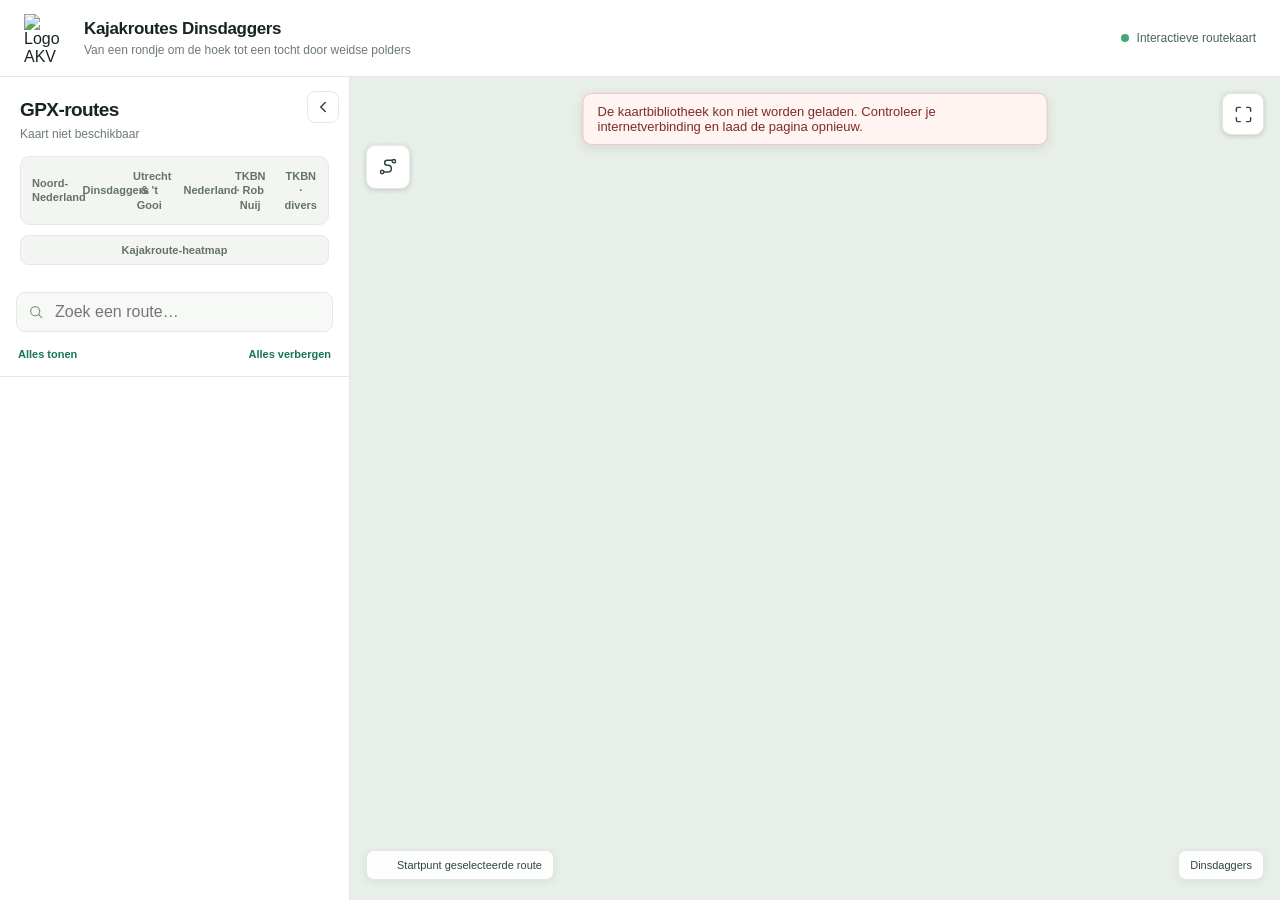
==== commit 58dd2b5d: "Add TKBN route collections and route planner updates - Add TKBN Rob Nuij and divers route collection" ====
--- a/index.html
+++ b/index.html
@@ -34,6 +34,9 @@
 
       <div class="content">
         <aside class="sidebar" aria-label="Routes">
+          <button class="sidebar-collapse" id="sidebar-collapse" type="button" aria-expanded="true" aria-controls="sidebar-content" aria-label="Routeoverzicht verbergen" title="Routeoverzicht verbergen">
+            <svg viewBox="0 0 24 24" aria-hidden="true"><path d="M15 6l-6 6 6 6"/></svg>
+          </button>
           <button class="sheet-toggle" id="sheet-toggle" type="button" aria-expanded="false" aria-controls="sidebar-content" aria-label="Routes openen">
             <span class="sheet-toggle-content"><span class="sheet-grip" aria-hidden="true"></span><span id="sheet-toggle-label">Routes bekijken</span></span>
           </button>
@@ -81,12 +84,16 @@
         </aside>
 
         <section class="map-wrap" aria-label="Kaart met GPX-routes">
+          <button class="sidebar-reveal" id="sidebar-reveal" type="button" aria-controls="sidebar-content" aria-label="Routeoverzicht tonen" title="Routeoverzicht tonen">
+            <svg viewBox="0 0 24 24" aria-hidden="true"><path d="M9 6l6 6-6 6"/></svg>
+          </button>
           <div id="map"></div>
           <details class="route-builder" id="route-builder">
             <summary title="Routeplanner" aria-label="Routeplanner"><svg viewBox="0 0 24 24" aria-hidden="true"><circle cx="5" cy="18" r="2"/><circle cx="19" cy="5" r="2"/><path d="M7 18h5a4 4 0 0 0 0-8h-1a3 3 0 0 1 0-6h6"/></svg><span class="sr-only" id="route-builder-mode"></span></summary>
             <div class="route-builder-body">
               <div class="route-builder-actions" role="group" aria-label="Routeplanner">
                 <button class="route-builder-button" id="route-draw-toggle" type="button" aria-pressed="false" aria-label="Start tekenen" title="Start tekenen"><svg viewBox="0 0 24 24" aria-hidden="true"><path d="m4 20 4-.8L20 7l-3-3L4.8 16zM14.5 6.5l3 3"/></svg></button>
+                <button class="route-builder-button" id="route-waterways-toggle" type="button" aria-pressed="true" aria-label="Toon beschikbare vaarwegen" title="Toon beschikbare vaarwegen"><svg viewBox="0 0 24 24" aria-hidden="true"><path d="M2 8c2-2 4-2 6 0s4 2 6 0 4-2 6 0M2 14c2-2 4-2 6 0s4 2 6 0 4-2 6 0M2 20c2-2 4-2 6 0s4 2 6 0 4-2 6 0"/></svg></button>
                 <button class="route-builder-button" id="route-undo" type="button" aria-label="Punt terug" title="Punt terug (Ctrl+Z)" aria-keyshortcuts="Control+Z" disabled><svg viewBox="0 0 24 24" aria-hidden="true"><path d="m9 7-5 5 5 5M4 12h10a5 5 0 0 1 5 5"/></svg></button>
                 <button class="route-builder-button" id="route-redo" type="button" aria-label="Punt vooruit" title="Punt vooruit (Ctrl+Y)" aria-keyshortcuts="Control+Y" disabled><svg viewBox="0 0 24 24" aria-hidden="true"><path d="m15 7 5 5-5 5m5-5H10a5 5 0 0 0-5 5"/></svg></button>
                 <button class="route-builder-button" id="route-edit-toggle" type="button" aria-label="Traject aanpassen" title="Traject aanpassen" aria-pressed="false" disabled><svg viewBox="0 0 24 24" aria-hidden="true"><circle cx="5" cy="18" r="2"/><circle cx="19" cy="6" r="2"/><path d="M7 18h3a3 3 0 0 0 0-6H9a3 3 0 0 1 0-6h8"/></svg></button>
@@ -99,24 +106,35 @@
               <div class="route-builder-info">
                 <div class="route-builder-status">
                   <p id="route-builder-status" role="status" aria-live="polite">Nog geen routepunten.</p>
+                  <div class="route-waterway-coverage" id="route-waterway-coverage-info" hidden>
+                    <span class="route-waterway-coverage-swatch" aria-hidden="true"></span>
+                    <div class="route-waterway-coverage-copy">
+                      <p id="route-waterway-coverage-status" role="status" aria-live="polite"></p>
+                      <p class="route-waterway-portage-legend">Oranje stippellijn: routeerbare overdracht.</p>
+                      <p>Bron: <a href="https://www.openstreetmap.org/copyright" target="_blank" rel="noreferrer">OpenStreetMap-bijdragers</a>. Niet elke lijn is per se bevaarbaar of toegestaan.</p>
+                    </div>
+                  </div>
                   <p id="route-edit-help" hidden>Klik op het bestaande traject voor begin- en eindpunt; de volgorde maakt niet uit. Plaats daarna één of meer tussenpunten op de gewenste vaarweg; de omleiding verschijnt automatisch. Begin en eind moeten op hetzelfde GPX-segment liggen.</p>
                 </div>
                 <div class="route-builder-settings" id="route-settings" hidden>
                   <input id="route-name" type="text" value="Mijn vaarroute" maxlength="80" aria-label="Routenaam">
-                  <label class="route-builder-option"><input id="route-follow-water" type="checkbox" checked> Volg vaarwegen (OpenStreetMap)</label>
-                  <label class="route-builder-option"><input id="route-show-waterways" type="checkbox"> Toon beschikbare vaarwegen</label>
-                  <div class="route-waterway-coverage" id="route-waterway-coverage-info" hidden>
-                    <span class="route-waterway-coverage-swatch" aria-hidden="true"></span>
-                    <div class="route-waterway-coverage-copy">
-                      <p id="route-waterway-coverage-status" role="status" aria-live="polite"></p>
-                      <p>Bron: <a href="https://www.openstreetmap.org/copyright" target="_blank" rel="noreferrer">OpenStreetMap-bijdragers</a>. Niet elke lijn is per se bevaarbaar of toegestaan.</p>
-                    </div>
-                  </div>
-                  <p>Klik op de kaart om punten toe te voegen. Met &ldquo;Volg vaarwegen&rdquo; loopt de lijn over kanalen en rivieren uit OpenStreetMap (binnen 500&nbsp;m van je klik); anders verbindt de lijn de punten rechtstreeks. Kleine sloten en meren ontbreken in die data, controleer de route dus altijd zelf.</p>
+                  <p>Klik op de kaart om punten toe te voegen. Elk punt koppelt zich aan een vaarweg uit OpenStreetMap (binnen 500&nbsp;m van je klik); ligt er geen vaarweg, dan verbindt de lijn de punten rechtstreeks. Houd de muis of vinger 0,5 seconde ingedrukt om een vrij punt te plaatsen, zonder koppeling aan een vaarweg. Kleine sloten en meren ontbreken in die data, controleer de route dus altijd zelf.</p>
                 </div>
               </div>
             </div>
           </details>
+          <dialog class="route-download-dialog" id="route-download-dialog" aria-labelledby="route-download-title">
+            <form id="route-download-form">
+              <h2 id="route-download-title">Route downloaden</h2>
+              <label for="route-download-name">Bestandsnaam</label>
+              <input id="route-download-name" type="text" aria-describedby="route-download-error">
+              <p id="route-download-error" role="alert"></p>
+              <div class="route-download-actions">
+                <button id="route-download-cancel" type="button">Annuleren</button>
+                <button type="submit">Download GPX</button>
+              </div>
+            </form>
+          </dialog>
           <div class="map-legend"><span class="startpoint-symbol is-hidden" id="startpoint-legend-symbol" aria-hidden="true"></span><span id="startpoint-legend-label">Startpunt geselecteerde route</span></div>
           <div class="map-label" id="map-label">Dinsdaggers</div>
           <button class="fullscreen-button" id="fullscreen-button" type="button" aria-label="Kaart op volledig scherm" title="Volledig scherm">
--- a/shared/styles.css
+++ b/shared/styles.css
@@ -119,6 +119,94 @@
         flex-direction: column;
         background: #fff;
         border-right: 1px solid var(--line);
+      }
+
+      .sidebar-collapse,
+      .sidebar-reveal {
+        display: none;
+      }
+
+      @media (min-width: 721px) {
+        .content {
+          position: relative;
+          transition: grid-template-columns 220ms ease;
+        }
+
+        .sidebar {
+          position: relative;
+          width: 350px;
+          transition: transform 220ms ease;
+        }
+
+        .sidebar-collapse {
+          position: absolute;
+          z-index: 1;
+          top: 14px;
+          right: 10px;
+          display: grid;
+          place-items: center;
+          width: 32px;
+          height: 32px;
+          padding: 0;
+          color: #30453a;
+          background: #fff;
+          border: 1px solid var(--line);
+          border-radius: 8px;
+          cursor: pointer;
+        }
+
+        .sidebar-collapse svg,
+        .sidebar-reveal svg {
+          width: 18px;
+          height: 18px;
+          fill: none;
+          stroke: currentColor;
+          stroke-width: 2;
+          stroke-linecap: round;
+          stroke-linejoin: round;
+        }
+
+        .sidebar-reveal {
+          position: absolute;
+          z-index: 1150;
+          top: 50%;
+          left: 0;
+          transform: translateY(-50%);
+          place-items: center;
+          width: 28px;
+          height: 56px;
+          padding: 0;
+          color: #30453a;
+          background: #fff;
+          border: 1px solid var(--line);
+          border-left: 0;
+          border-radius: 0 8px 8px 0;
+          box-shadow: 2px 0 8px #17251f1c;
+          cursor: pointer;
+        }
+
+        .content.is-sidebar-collapsed {
+          grid-template-columns: 0 minmax(0, 1fr);
+        }
+
+        .content.is-sidebar-collapsed .sidebar {
+          transform: translateX(-100%);
+        }
+
+        .content.is-sidebar-collapsed .sidebar-collapse {
+          display: none;
+        }
+
+        .content.is-sidebar-collapsed .sidebar-reveal {
+          display: grid;
+        }
+      }
+
+      @media (prefers-reduced-motion: reduce) {
+        .content,
+        .sidebar {
+          transition: none;
+        }
       }
 
       .sidebar-heading {
@@ -335,6 +423,57 @@
         display: none;
       }
 
+      .route-download-dialog {
+        width: min(360px, calc(100vw - 32px));
+        padding: 20px;
+        color: #24352c;
+        background: #fff;
+        border: 1px solid var(--line);
+        border-radius: 9px;
+      }
+
+      .route-download-dialog::backdrop {
+        background: #0006;
+      }
+
+      .route-download-dialog form {
+        display: grid;
+        gap: 10px;
+      }
+
+      .route-download-dialog h2,
+      .route-download-dialog p {
+        margin: 0;
+      }
+
+      .route-download-dialog h2 {
+        font-size: 18px;
+      }
+
+      .route-download-dialog input {
+        width: 100%;
+        min-height: 36px;
+        padding: 7px 9px;
+        border: 1px solid var(--line);
+        border-radius: 7px;
+      }
+
+      .route-download-dialog p {
+        color: #a32121;
+        font-size: 13px;
+      }
+
+      .route-download-actions {
+        display: flex;
+        justify-content: flex-end;
+        gap: 8px;
+      }
+
+      .route-download-actions button {
+        padding: 8px 12px;
+        cursor: pointer;
+      }
+
       .sr-only {
         position: absolute;
         width: 1px;
@@ -382,6 +521,21 @@
         accent-color: var(--green);
       }
 
+      .route-long-press-ready::after {
+        content: "";
+        position: absolute;
+        left: var(--long-press-x);
+        top: var(--long-press-y);
+        width: 44px;
+        height: 44px;
+        margin: -22px 0 0 -22px;
+        border: 3px solid var(--green);
+        border-radius: 50%;
+        background: rgba(24, 118, 83, 0.2);
+        pointer-events: none;
+        z-index: 1000;
+      }
+
       .route-waterway-coverage {
         display: flex;
         align-items: flex-start;
@@ -405,6 +559,15 @@
       .route-waterway-coverage-copy {
         display: grid;
         gap: 4px;
+      }
+
+      .route-waterway-portage-legend::before {
+        display: inline-block;
+        width: 17px;
+        margin-right: 6px;
+        border-top: 3px dashed #e87522;
+        vertical-align: middle;
+        content: "";
       }
 
       .route-builder-actions {
@@ -991,7 +1154,7 @@
           max-height: calc(100dvh - 270px);
         }
 
-        .map-label {
+        .map-label:not(.maplibre-map-label) {
           right: 10px;
           bottom: 12px;
         }
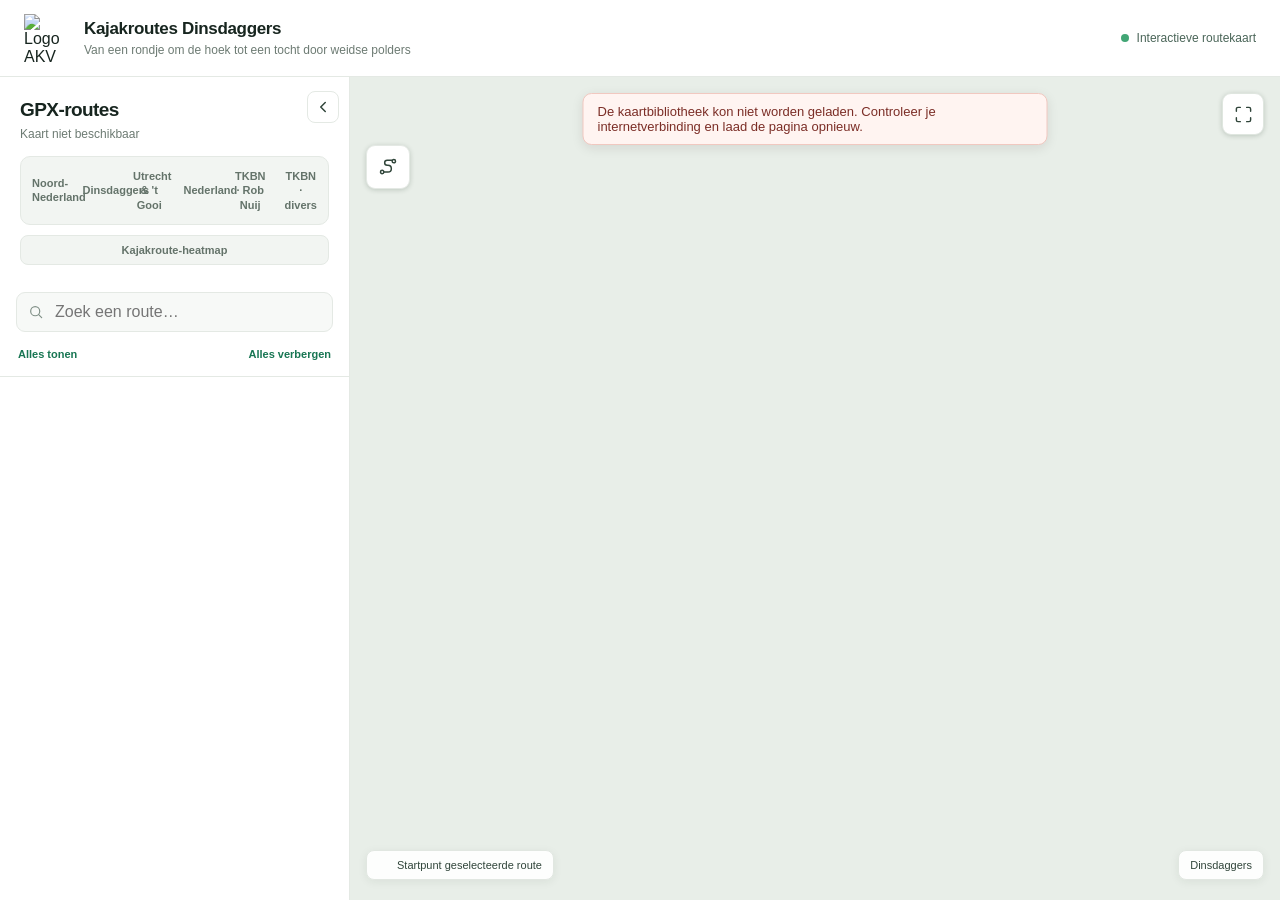
==== commit d21a239b: "Improve touch route placement and hide coverage by default Co-authored-by: Copilot <223556219+Copilo" ====
--- a/index.html
+++ b/index.html
@@ -4,6 +4,7 @@
     <meta charset="utf-8">
     <meta name="viewport" content="width=device-width, initial-scale=1">
     <meta name="theme-color" content="#f5f7f4">
+    <meta name="robots" content="noindex, nofollow, noarchive, noimageindex">
     <title>Kajakroutes Dinsdaggers</title>
     <link
       rel="stylesheet"
@@ -93,7 +94,7 @@
             <div class="route-builder-body">
               <div class="route-builder-actions" role="group" aria-label="Routeplanner">
                 <button class="route-builder-button" id="route-draw-toggle" type="button" aria-pressed="false" aria-label="Start tekenen" title="Start tekenen"><svg viewBox="0 0 24 24" aria-hidden="true"><path d="m4 20 4-.8L20 7l-3-3L4.8 16zM14.5 6.5l3 3"/></svg></button>
-                <button class="route-builder-button" id="route-waterways-toggle" type="button" aria-pressed="true" aria-label="Toon beschikbare vaarwegen" title="Toon beschikbare vaarwegen"><svg viewBox="0 0 24 24" aria-hidden="true"><path d="M2 8c2-2 4-2 6 0s4 2 6 0 4-2 6 0M2 14c2-2 4-2 6 0s4 2 6 0 4-2 6 0M2 20c2-2 4-2 6 0s4 2 6 0 4-2 6 0"/></svg></button>
+                <button class="route-builder-button" id="route-waterways-toggle" type="button" aria-pressed="false" aria-label="Toon beschikbare vaarwegen" title="Toon beschikbare vaarwegen"><svg viewBox="0 0 24 24" aria-hidden="true"><path d="M2 8c2-2 4-2 6 0s4 2 6 0 4-2 6 0M2 14c2-2 4-2 6 0s4 2 6 0 4-2 6 0M2 20c2-2 4-2 6 0s4 2 6 0 4-2 6 0"/></svg></button>
                 <button class="route-builder-button" id="route-undo" type="button" aria-label="Punt terug" title="Punt terug (Ctrl+Z)" aria-keyshortcuts="Control+Z" disabled><svg viewBox="0 0 24 24" aria-hidden="true"><path d="m9 7-5 5 5 5M4 12h10a5 5 0 0 1 5 5"/></svg></button>
                 <button class="route-builder-button" id="route-redo" type="button" aria-label="Punt vooruit" title="Punt vooruit (Ctrl+Y)" aria-keyshortcuts="Control+Y" disabled><svg viewBox="0 0 24 24" aria-hidden="true"><path d="m15 7 5 5-5 5m5-5H10a5 5 0 0 0-5 5"/></svg></button>
                 <button class="route-builder-button" id="route-edit-toggle" type="button" aria-label="Traject aanpassen" title="Traject aanpassen" aria-pressed="false" disabled><svg viewBox="0 0 24 24" aria-hidden="true"><circle cx="5" cy="18" r="2"/><circle cx="19" cy="6" r="2"/><path d="M7 18h3a3 3 0 0 0 0-6H9a3 3 0 0 1 0-6h8"/></svg></button>
--- a/shared/styles.css
+++ b/shared/styles.css
@@ -521,15 +521,19 @@
         accent-color: var(--green);
       }
 
+      .leaflet-container.route-long-press-ready {
+        touch-action: none;
+      }
+
       .route-long-press-ready::after {
         content: "";
         position: absolute;
         left: var(--long-press-x);
         top: var(--long-press-y);
-        width: 44px;
-        height: 44px;
-        margin: -22px 0 0 -22px;
-        border: 3px solid var(--green);
+        width: 12px;
+        height: 12px;
+        margin: -6px 0 0 -6px;
+        border: 2px solid var(--green);
         border-radius: 50%;
         background: rgba(24, 118, 83, 0.2);
         pointer-events: none;
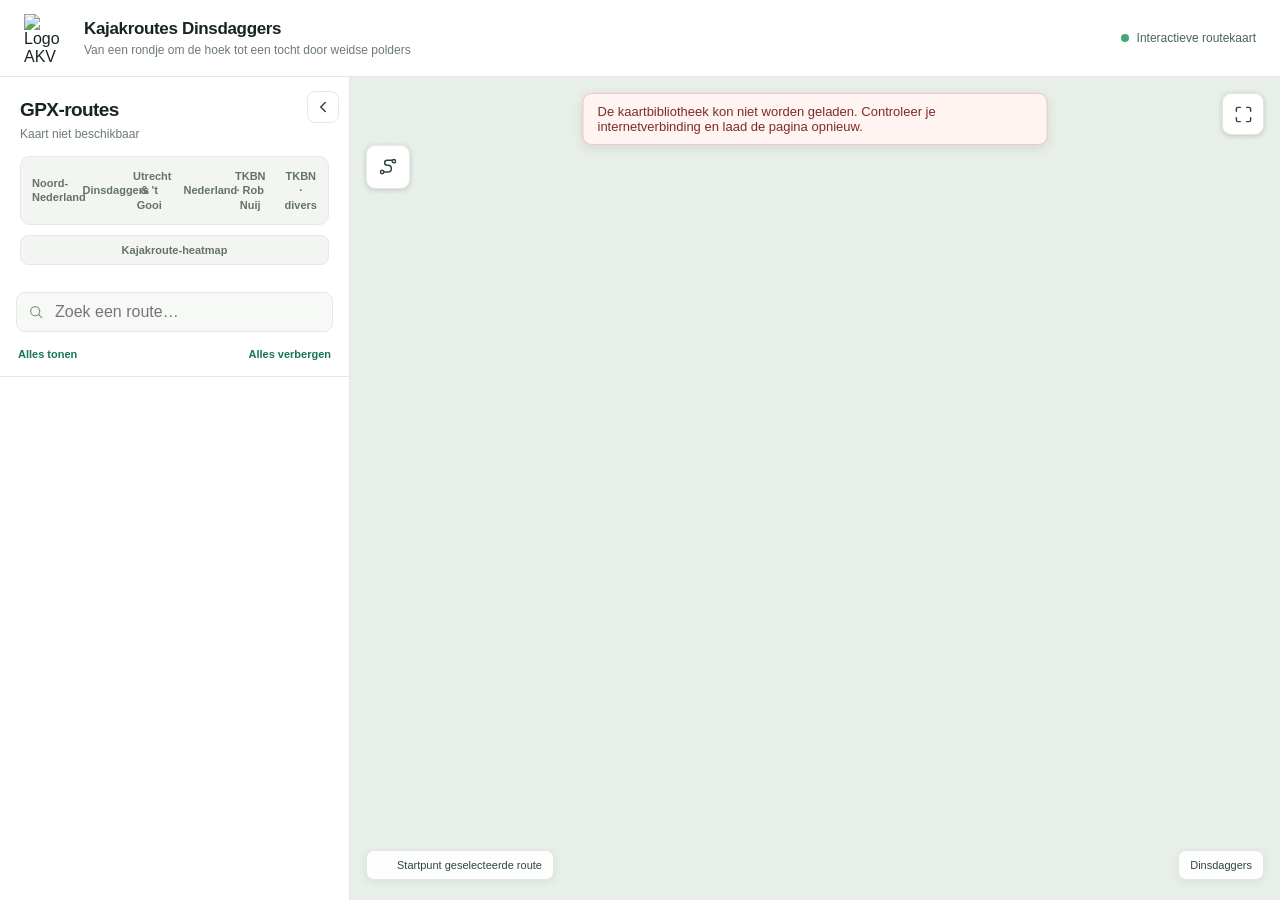
==== commit 07afbab0: "Add PWA support and GPX sharing Co-authored-by: Copilot <223556219+Copilot@users.noreply.github.com>" ====
--- a/index.html
+++ b/index.html
@@ -6,6 +6,8 @@
     <meta name="theme-color" content="#f5f7f4">
     <meta name="robots" content="noindex, nofollow, noarchive, noimageindex">
     <title>Kajakroutes Dinsdaggers</title>
+    <link rel="manifest" href="manifest.webmanifest">
+    <link rel="apple-touch-icon" href="icons/icon-192.png">
     <link
       rel="stylesheet"
       href="https://unpkg.com/leaflet@1.9.4/dist/leaflet.css"
@@ -101,6 +103,8 @@
                 <button class="route-builder-button" id="route-edit-preview" type="button" aria-label="Bereken omleiding" title="Bereken omleiding" hidden disabled><svg viewBox="0 0 24 24" aria-hidden="true"><path d="M20 7v5h-5M4 17v-5h5M5 9a7 7 0 0 1 12-2l3 5M4 12l3 5a7 7 0 0 0 12-2"/></svg></button>
                 <button class="route-builder-button" id="route-edit-apply" type="button" aria-label="Pas wijziging toe" title="Pas wijziging toe" hidden disabled><svg viewBox="0 0 24 24" aria-hidden="true"><path d="m4 12 5 5L20 6"/></svg></button>
                 <button class="route-builder-button" id="route-clear" type="button" aria-label="Wis route" title="Wis route" disabled><svg viewBox="0 0 24 24" aria-hidden="true"><path d="M4 7h16M10 4h4M7 7l1 13h8l1-13M10 11v5m4-5v5"/></svg></button>
+                <button class="route-builder-button" id="route-import" type="button" aria-label="Open GPX" title="Open GPX"><svg viewBox="0 0 24 24" aria-hidden="true"><path d="M12 16V4m-4 4 4-4 4 4M5 17v3h14v-3"/></svg></button>
+                <input id="route-import-file" type="file" accept=".gpx,application/gpx+xml,application/xml,text/xml" hidden>
                 <button class="route-builder-button" id="route-download" type="button" aria-label="Download GPX" title="Download GPX" disabled><svg viewBox="0 0 24 24" aria-hidden="true"><path d="M12 3v12m-4-4 4 4 4-4M5 17v3h14v-3"/></svg></button>
                 <button class="route-builder-button" id="route-settings-toggle" type="button" aria-label="Route-instellingen" title="Route-instellingen" aria-expanded="false" aria-controls="route-settings"><svg viewBox="0 0 24 24" aria-hidden="true"><path d="M4 7h16M4 17h16M8 4v6m8 4v6"/><circle cx="8" cy="7" r="2"/><circle cx="16" cy="17" r="2"/></svg></button>
               </div>
@@ -120,6 +124,7 @@
                 <div class="route-builder-settings" id="route-settings" hidden>
                   <input id="route-name" type="text" value="Mijn vaarroute" maxlength="80" aria-label="Routenaam">
                   <p>Klik op de kaart om punten toe te voegen. Elk punt koppelt zich aan een vaarweg uit OpenStreetMap (binnen 500&nbsp;m van je klik); ligt er geen vaarweg, dan verbindt de lijn de punten rechtstreeks. Houd de muis of vinger 0,5 seconde ingedrukt om een vrij punt te plaatsen, zonder koppeling aan een vaarweg. Kleine sloten en meren ontbreken in die data, controleer de route dus altijd zelf.</p>
+                  <p>Installeer de app via het browsermenu (Android) of via Delen → Zet op beginscherm (iPhone).</p>
                 </div>
               </div>
             </div>
